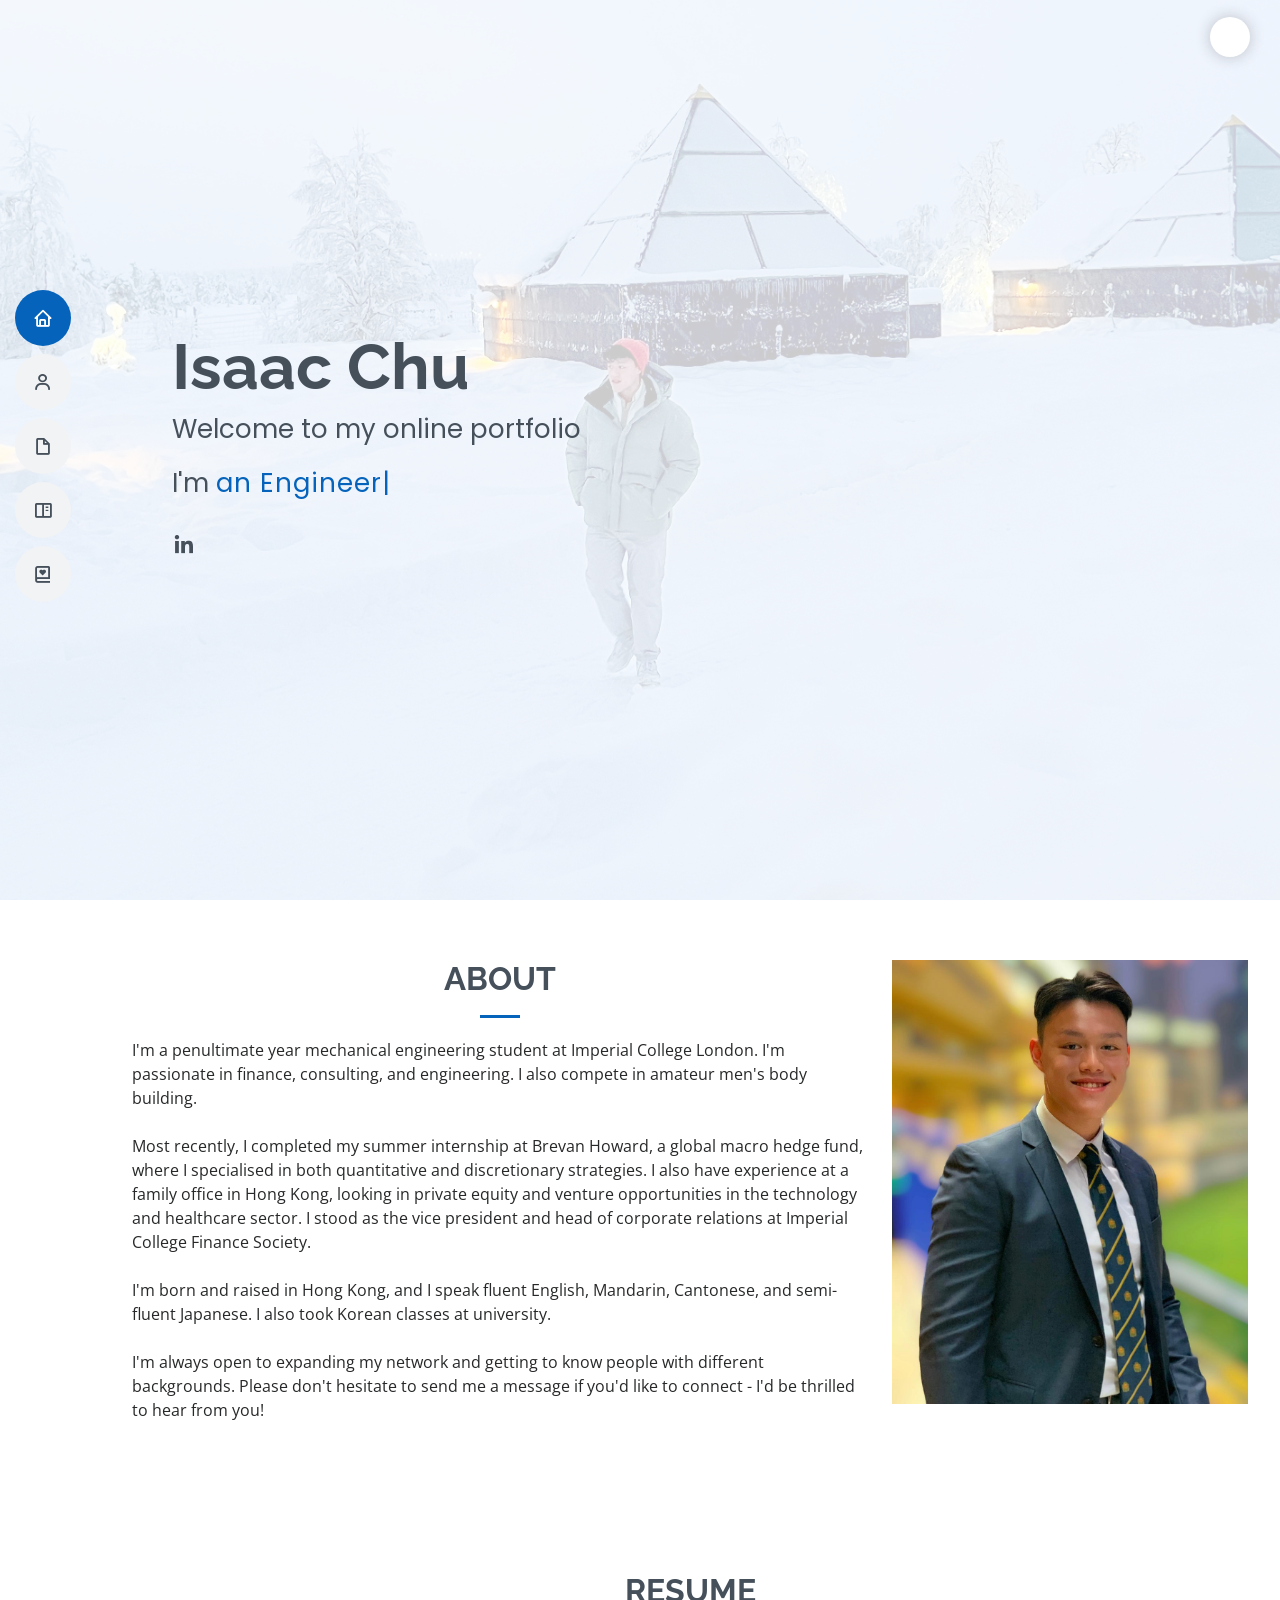
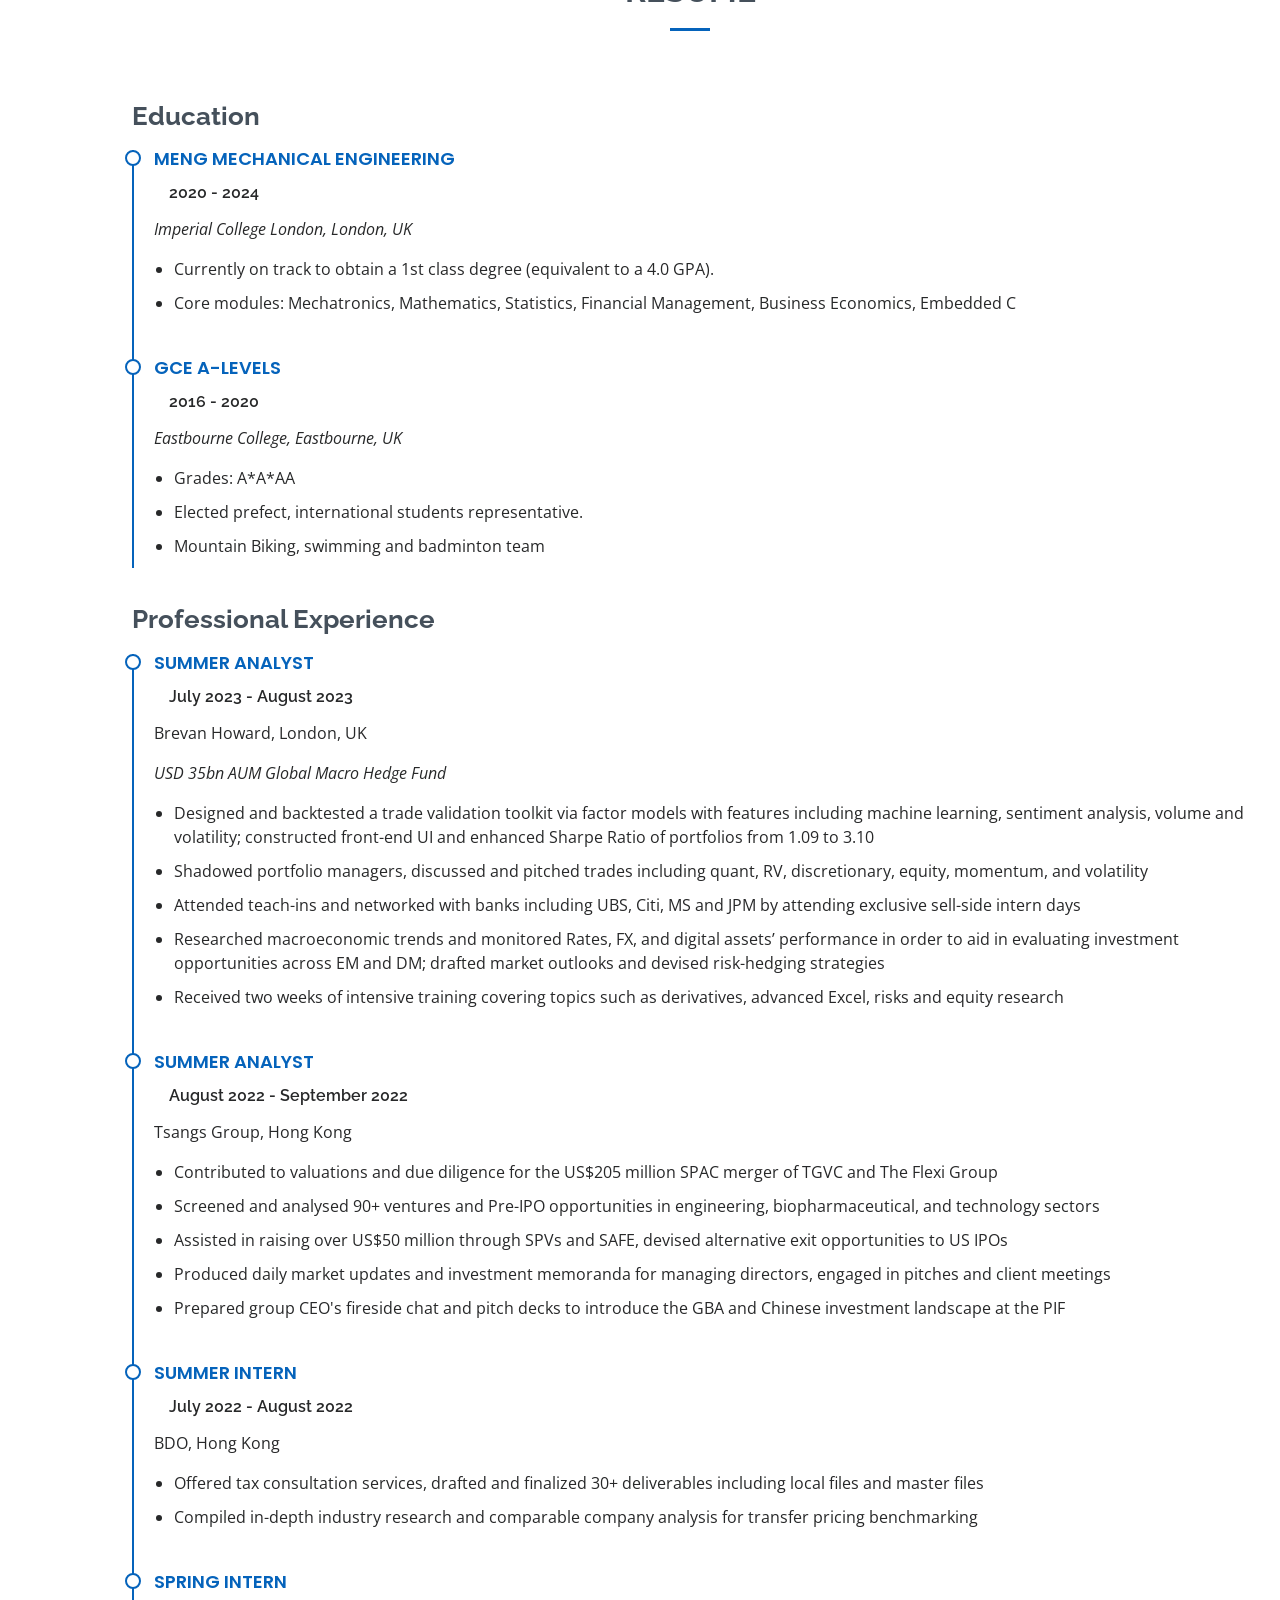
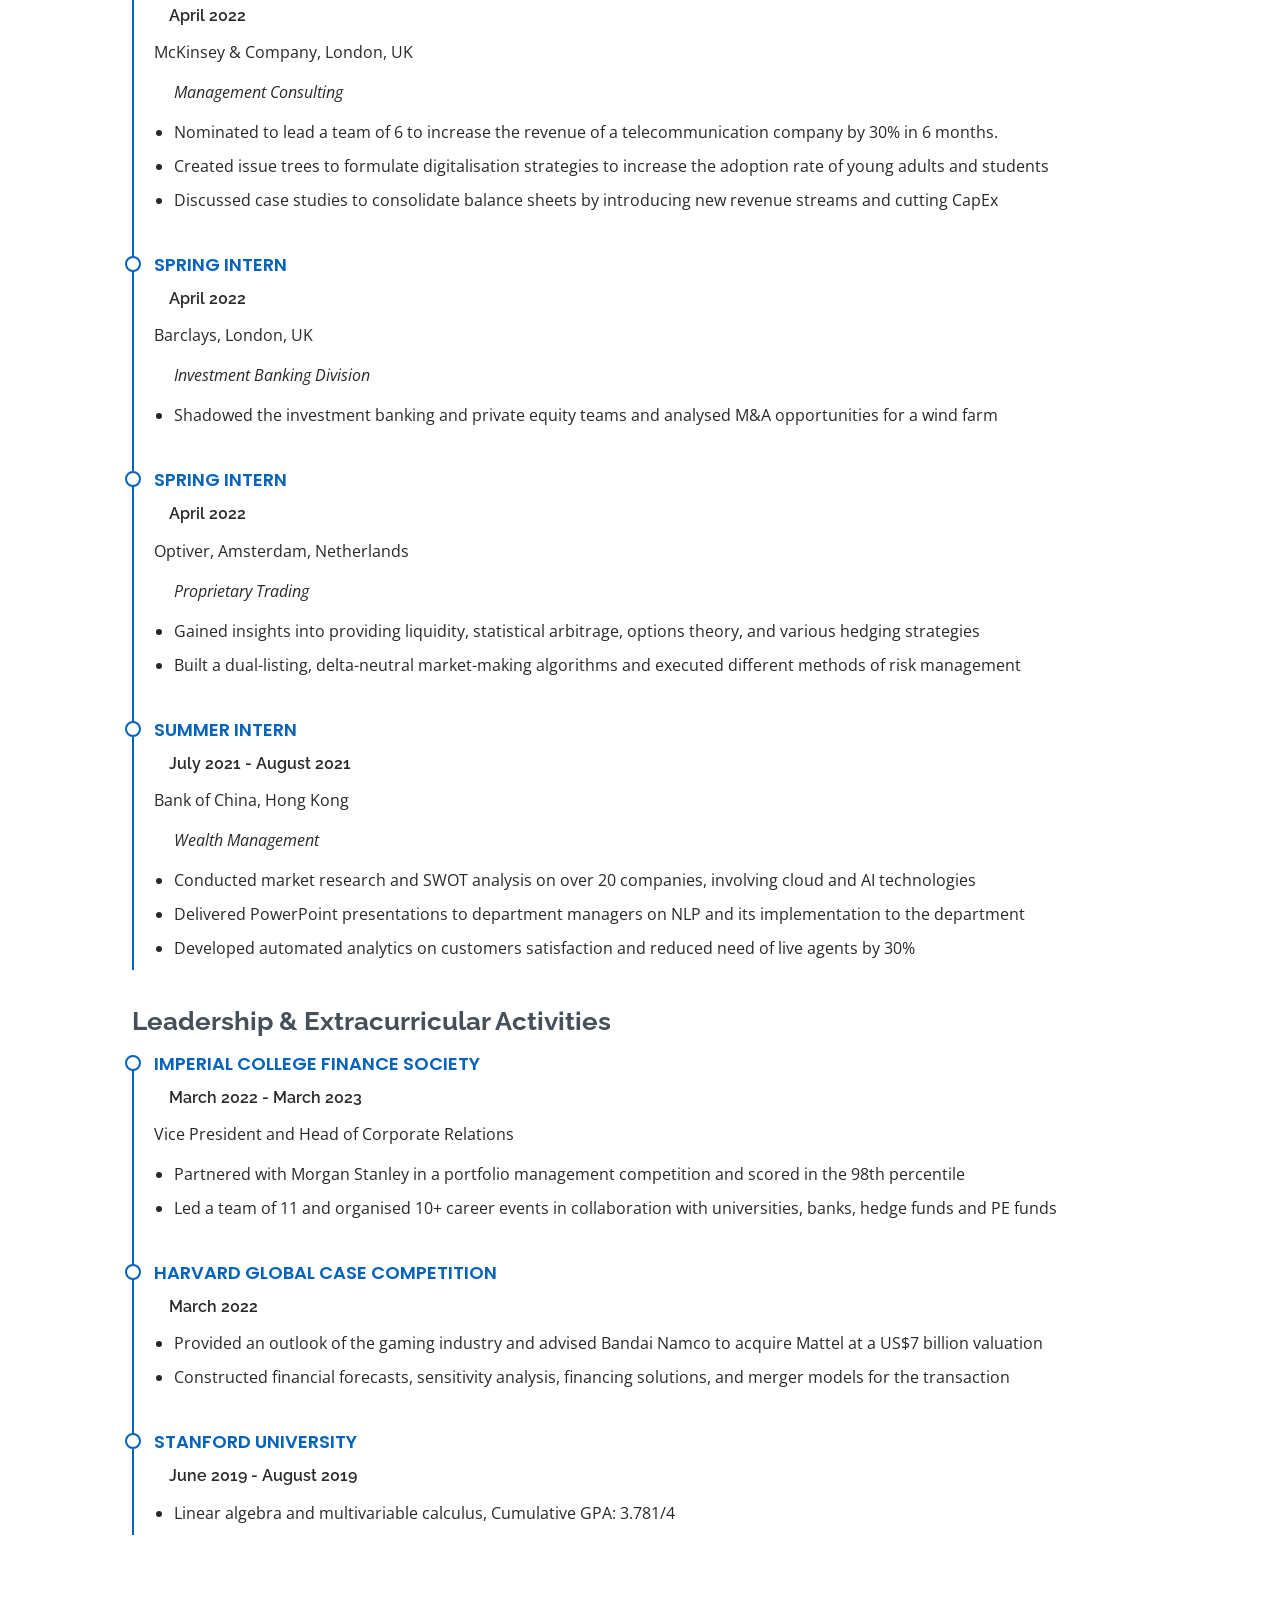
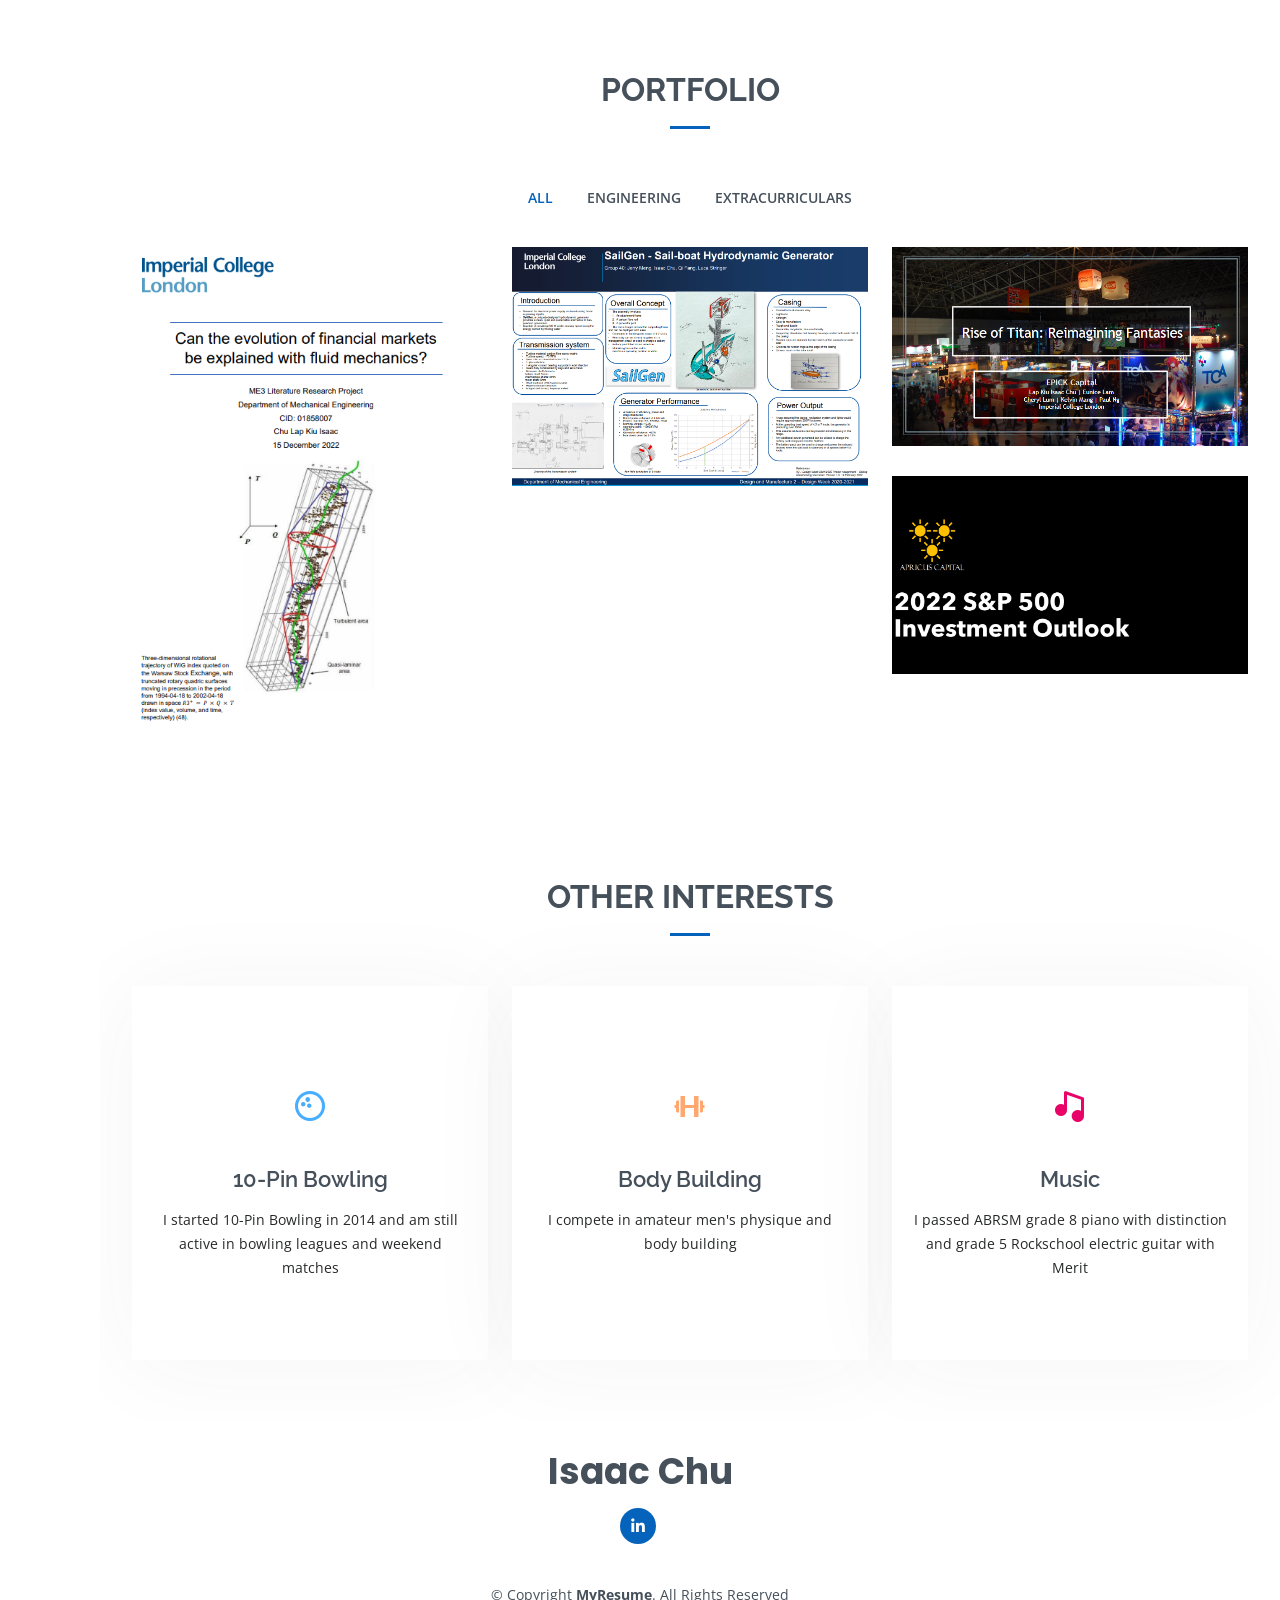
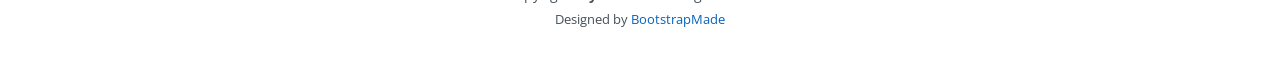
==== index.html @ a5feb19d "Update index.html" ====
<!DOCTYPE html>
<html lang="en">

<head>
  <meta charset="utf-8">
  <meta content="width=device-width, initial-scale=1.0" name="viewport">

  <title>Isaac Chu Onine Portfolio </title>
  <meta content="" name="description">
  <meta content="" name="keywords">

<!-- Favicons -->
  <link href="assets\img\sunset.png" rel="icon">
  <link href="assets\img\sunset.png" rel="apple-touch-icon">

  <!-- Google Fonts -->
  <link href="https://fonts.googleapis.com/css?family=Open+Sans:300,300i,400,400i,600,600i,700,700i|Raleway:300,300i,400,400i,500,500i,600,600i,700,700i|Poppins:300,300i,400,400i,500,500i,600,600i,700,700i" rel="stylesheet">

  <!-- Vendor CSS Files -->
  <link href="assets/vendor/aos/aos.css" rel="stylesheet">
  <link href="assets/vendor/bootstrap/css/bootstrap.min.css" rel="stylesheet">
  <link href="assets/vendor/bootstrap-icons/bootstrap-icons.css" rel="stylesheet">
  <link href="assets/vendor/boxicons/css/boxicons.min.css" rel="stylesheet">
  <link href="assets/vendor/glightbox/css/glightbox.min.css" rel="stylesheet">
  <link href="assets/vendor/swiper/swiper-bundle.min.css" rel="stylesheet">

<!-- Template Main CSS File -->
<link href="assets/css/style.css" rel="stylesheet">
  <!-- =======================================================
  * Template Name: MyResume - v4.3.0
  * Template URL: https://bootstrapmade.com/free-html-bootstrap-template-my-resume/
  * Author: BootstrapMade.com
  * License: https://bootstrapmade.com/license/
  ======================================================== -->
<style type="text/css">/* Copyright 2014-present Evernote Corporation. All rights reserved. */
@keyframes caretBlink {
    from { opacity: 1.0; }
    to { opacity: 0.0; }
}

@keyframes rotateSpinner {
    from {
        transform:rotate(0deg);
    }
    to {
        transform:rotate(360deg);
    }
}

#text-tool-caret {
    animation-name: caretBlink;  
    animation-iteration-count: infinite;  
    animation-timing-function: cubic-bezier(1.0,0,0,1.0);
    animation-duration: 1s; 
}

#en-markup-loading-spinner {
    position: absolute;
    top: calc(50% - 16px);
    left: calc(50% - 16px);
    width: 32px;
    height: 32px;
}

#en-markup-loading-spinner img {
    position: relative;
    top: 0px;
    left: 0px;
    animation-name: rotateSpinner;
    animation-duration: 0.6s;
    animation-iteration-count: infinite;
    animation-timing-function: linear;
}
</style><style type="text/css">/* Copyright 2014-present Evernote Corporation. All rights reserved. */
.skitchToastBoxContainer {
    position: absolute;
    width: 100%;
    text-align: center;
    top: 30px;
    -webkit-user-select: none;
    -moz-user-select: none;
    pointer-events: none;
}

.skitchToastBox {
    width: 200px;
    height: 16px;
    padding: 12px;
    background-color: rgba(47, 55, 61, 0.95);
    border-radius: 4px;
    color: white;
    cursor: default;
    font-size: 10pt;
    text-shadow: 1px 1px 2px rgba(0, 0, 0, 0.32);
    font-family: 'Soleil', Helvetica, Arial, sans-serif;
    border: 2px rgba(255, 255, 255, 0.38) solid;
}

.lang-zh-cn .skitchToastBox {
    font-family: '微软雅黑', 'Microsoft YaHei', SimSun,
        '&#x30E1;&#x30A4;&#x30EA;&#x30AA;', Meiryo, 'MS PGothic', 'Soleil',
        Helvetica, Arial, sans-serif;
}

.lang-ja-jp .skitchToastBox {
    font-family: '&#x30E1;&#x30A4;&#x30EA;&#x30AA;', Meiryo, 'MS PGothic',
        '微软雅黑', 'Microsoft YaHei', SimSun, 'Soleil', Helvetica, Arial,
        sans-serif;
}

.skitchToast {
    padding-left: 20px;
    padding-right: 20px;
    display: inline-block;
    height: 10px;
    color: #f1f5f8;
    text-align: center;
}

.skitchVisible {
    /* Don't remove this class it's a hack used by the Evernote Clipper */
}
</style><style type="text/css">/* Copyright 2014-present Evernote Corporation. All rights reserved. */

@font-face {
	font-family: 'Soleil';
	src: url([data-uri]);
	font-weight: normal;
	font-style: normal;
}
</style><style type="text/css">/* Copyright 2019-present Evernote Corporation. All rights reserved. */

#en-markup-disabled {
    position: fixed;
    z-index: 9999;
    width: 100%;
    height: 100%;
    top: 0px;
    left: 0px;
    cursor: default;
    -webkit-user-select: none;
}

#en-markup-alert-container {
    position: absolute;
    z-index: 9999;
    width: 450px;
    left: calc(50% - 225px);
    top: calc(50% - 85px);
    background-color: white;
    box-shadow: 0 2px 7px 1px rgba(0,0,0,0.35);
    -webkit-user-select: none;
}

#en-markup-alert-container .cell-1 {
    position: relative;
    height: 110px;
    width: 105px;
    float: left;
    text-align: center;
    background-image: url([data-uri]);
    background-position: 65% 50%;
    background-repeat: no-repeat;
}

#en-markup-alert-container .cell-2 {
    position: relative;
    float: left;
    width: 345px;
    margin-top: 29px;
    margin-bottom: 20px;
}

#en-markup-alert-container .cell-2 .cell-2-title {
    margin-bottom: 5px;
    padding-right: 30px;
    font-size: 12pt;
    font-family: Tahoma, Arial;
}

#en-markup-alert-container .cell-2 .cell-2-message {
    padding-right: 30px;
    font-size: 9.5pt;
    font-family: Tahoma, Arial;
}

#en-markup-alert-container .cell-3 {
    position: relative;
    width: 450px;
    height: 60px;
    float: left;
    background-color: rgb(240,240,240);
}

#en-markup-alert-container .cell-3 button {
    position: absolute;
    top: 12px;
    right: 15px;
    width: 110px;
    height: 36px;
}

#en-markup-alert-container .cell-3 button.alt-button {
    position: absolute;
    top: 12px;
    right: 140px;
    width: 110px;
    height: 36px;
}
</style></head>

<body data-new-gr-c-s-check-loaded="14.1102.0" data-gr-ext-installed="" data-aos-easing="ease-in-out" data-aos-duration="1000" data-aos-delay="0" class="">
  <!-- <button id="theme-switcher">Switch themes!</button> -->
  <!-- ======= Mobile nav toggle button ======= -->
  <!-- <button type="button" class="mobile-nav-toggle d-xl-none"><i class="bi bi-list mobile-nav-toggle"></i></button> -->
  <i class="bi bi-list mobile-nav-toggle d-xl-none"></i>
  <!-- <button id="switch" onclick="toggleTheme()">Switch</button> -->
  <label id="switch" class="switch">
    <input type="checkbox" onchange="toggleTheme()" id="slider">
    <span class="slider round"></span>
</label>

  <script>
    // function to set a given theme/color-scheme
    function setTheme(themeName) {
        localStorage.setItem('theme', themeName);
        document.documentElement.className = themeName;
    }

    // function to toggle between light and dark theme
    function toggleTheme() {
        if (localStorage.getItem('theme') === 'theme-dark') {
            setTheme('theme-light');
        } else {
            setTheme('theme-dark');
        }
    }

    // Immediately invoked function to set the theme on initial load
    (function () {
        if (localStorage.getItem('theme') === 'theme-dark') {
            setTheme('theme-dark');
        } else {
            setTheme('theme-light');
        }
    })();
</script>
  <!-- ======= Header ======= -->
  <header id="header" class="d-flex flex-column justify-content-center">

    <nav id="navbar" class="navbar nav-menu">
      <ul>
        <li><a href="https://isaacchu.qq/?1#hero" class="nav-link scrollto active"><i class="bx bx-home"></i> <span>Home</span></a></li>
        <li><a href="https://isaacchu.qq/?1#about" class="nav-link scrollto"><i class="bx bx-user"></i> <span>About</span></a></li>
        <li><a href="https://isaacchu.qq/?1#resume" class="nav-link scrollto"><i class="bx bx-file-blank"></i> <span>Resume</span></a></li>
        <li><a href="https://isaacchu.qq/?1#portfolio" class="nav-link scrollto"><i class="bx bx-book-content"></i> <span>Portfolio</span></a>
        </li>
        <li><a href="https://isaacchu.qq/?1#services" class="nav-link scrollto"><i class="bx bx-book-heart"></i> <span>Other Interests</span></a></li>
        <!-- <li><a href="#contact" class="nav-link scrollto"><i class="bx bx-envelope"></i> <span>Contact</span></a></li> -->
      </ul>
    </nav><!-- .nav-menu -->

  </header><!-- End Header -->

  <!-- ======= Hero Section ======= -->
  <section id="hero" class="d-flex flex-column justify-content-center">
    <div class="container aos-init aos-animate" data-aos="zoom-in" data-aos-delay="100">
      <h1>Isaac Chu</h1>
      <p> Welcome to my online portfolio</p>
      <p>I'm <span class="typed" data-typed-items=" an Engineer, a Trader, a Traveler, a Foodie"></span></p>
      <div class="social-links">
        <a href="https://www.linkedin.com/in/lap-kiu-isaac-chu-b10242196/" class="linkedin" target="_blank" rel="noopener noreferrer"><i class="bx bxl-linkedin"></i></a>
        <!-- <a href="https://github.com/christyc14" class="github" target="_blank" rel="noopener noreferrer"><i class="bx bxl-github"></i></a>
        <a href="https://linktr.ee/christychan" class="linktree" target="_blank" rel="noopener noreferrer"><i class="bx bxs-tree"></i></a>
        <a href="https://twitter.com/christyc14_" class="twitter" target="_blank" rel="noopener noreferrer"><i class="bx bxl-twitter"></i></a> -->
      </div>
    </div>
  </section><!-- End Hero -->

  <main id="main">

    <!-- ======= About Section ======= -->
    <section id="about" class="about">
      <div class="container aos-init aos-animate" data-aos="fade-up">
        <div class="row">
          <div class="section-title col-lg-8">
            <h2>About</h2>
            <p>I'm a penultimate year mechanical engineering student at Imperial College London. I'm passionate in finance, consulting, and engineering. I also compete in amateur men's body building. </p><br>
            <p>Most recently, I completed my summer internship at Brevan Howard, a global macro hedge fund, where I specialised in both quantitative and discretionary 
              strategies. I also have experience at a family office in Hong Kong, looking in private equity and venture opportunities in the technology and healthcare sector. I stood as the vice president and head 
              of corporate relations at Imperial College Finance Society.</p> <br>
            <p>I'm born and raised in Hong Kong, and I speak fluent English, Mandarin, Cantonese, and semi-fluent Japanese. I also took Korean classes at university. </p> <br>
            <p>I'm always open to expanding my network and getting to know people with different backgrounds. Please don't hesitate to send me a message if you'd like to connect - I'd be thrilled to hear from you!</p>
          </div>
          <div class="col-lg-4">
            <img src="./assets/img/profile pic.jpg" class="img-fluid" alt="">
          </div> 
    </div></div></section><!-- End About Section -->
    <!-- ======= Resume Section ======= -->
    <section id="resume" class="resume">
      <div class="container aos-init aos-animate" data-aos="fade-up">

        <div class="section-title">
          <h2>Resume</h2>
        </div>

        <div class="row">
          <div class="col-lg-12">
            <h3 class="resume-title">Education</h3>
            <div class="resume-item">
              <h4>MEng Mechanical Engineering</h4>
              <h5>2020 - 2024</h5>
              <p><em>Imperial College London, London, UK</em></p>
              <ul>
                <li>Currently on track to obtain a 1st class degree (equivalent to a 4.0 GPA).</li>
                <li> Core modules: Mechatronics, Mathematics, Statistics, Financial Management, Business Economics, Embedded C</li>

              </ul>
            </div>
            <div class="resume-item">
              <h4>GCE A-levels</h4>
              <h5>2016 - 2020</h5>
              <p><em>Eastbourne College, Eastbourne, UK</em></p>
              <ul>
                <li>Grades: A*A*AA</li>
                <li>Elected prefect, international students representative.</li>
                <li> Mountain Biking, swimming and badminton team </li>
              </ul>
             </div>
          </div>
          <div class="col-lg-12">
            <h3 class="resume-title">Professional Experience</h3>
            <div class="resume-item">
              <h4>Summer Analyst</h4>
              <h5>July 2023 - August 2023</h5>
              <p>Brevan Howard, London, UK</p>
              <p><i>USD 35bn AUM Global Macro Hedge Fund</i></p>
              <ul>
                <li>Designed and backtested a trade validation toolkit via factor models with features including machine learning, sentiment analysis, volume and volatility; constructed front-end UI and enhanced Sharpe Ratio of portfolios from 1.09 to 3.10
                </li>
                <li>Shadowed portfolio managers, discussed and pitched trades including quant, RV, discretionary, equity, momentum, and volatility</li>
                <li>Attended teach-ins and networked with banks including UBS, Citi, MS and JPM by attending exclusive sell-side intern days</li>
                <li>Researched macroeconomic trends and monitored Rates, FX, and digital assets’ performance in order to aid in evaluating
                  investment opportunities across EM and DM; drafted market outlooks and devised risk-hedging strategies</li>
                <li>Received two weeks of intensive training covering topics such as derivatives, advanced Excel, risks and equity research</li>
              </ul>
            </div>
            <div class="resume-item">
              <h4>Summer Analyst</h4>
              <h5>August 2022 - September 2022</h5>
              <p>Tsangs Group, Hong Kong</p>
              <!-- <p><i>Part of the Low Latency Execution team, responsible for the Smart Order routing system, a liquidity seeking engine which determines the best trading venues to execute orders on.</i></p> -->
              <ul>
                <li>Contributed to valuations and due diligence for the US$205 million SPAC merger of TGVC and The Flexi Group
                </li>
                <li>Screened and analysed 90+ ventures and Pre-IPO opportunities in engineering, biopharmaceutical, and technology sectors</li>
                <li>Assisted in raising over US$50 million through SPVs and SAFE, devised alternative exit opportunities to US IPOs</li>
                <li>Produced daily market updates and investment memoranda for managing directors, engaged in pitches and client meetings</li>
                <li>Prepared group CEO's fireside chat and pitch decks to introduce the GBA and Chinese investment landscape at the PIF</li>
              </ul>
            </div>
            <div class="resume-item">
              <h4>Summer Intern</h4>
              <h5>July 2022 - August 2022</h5>
              <p>BDO, Hong Kong</p>
              <ul>
                <li>Offered tax consultation services, drafted and finalized 30+ deliverables including local files and master files </li>
                <li>Compiled in-depth industry research and comparable company analysis for transfer pricing benchmarking</li>
              </ul>
            </div>
            <div class="resume-item">
              <h4>Spring Intern</h4>
              <h5>April 2022</h5>
              <p>McKinsey &amp; Company, London, UK</p>
              <ul>
                <p><i>Management Consulting</i></p>
                <li>Nominated to lead a team of 6 to increase the revenue of a telecommunication company by 30% in 6 months.</li>
                <li>Created issue trees to formulate digitalisation strategies to increase the adoption rate of young adults and students</li>
                <li>Discussed case studies to consolidate balance sheets by introducing new revenue streams and cutting CapEx</li>
              </ul>
            </div>
            <div class="resume-item">
              <h4>Spring Intern</h4>
              <h5>April 2022</h5>
              <p>Barclays, London, UK</p>
              <ul>
                <p><i>Investment Banking Division</i></p>
                <li>Shadowed the investment banking and private equity teams and analysed M&A opportunities for a wind farm </li>
              </ul>
            </div>
            <div class="resume-item">
              <h4>Spring Intern</h4>
              <h5>April 2022</h5>
              <p>Optiver, Amsterdam, Netherlands</p>
              <ul>
                <p><i>Proprietary Trading</i></p>
                <li>Gained insights into providing liquidity, statistical arbitrage, options theory, and various hedging strategies</li>
                <li>Built a dual-listing, delta-neutral market-making algorithms and executed different methods of risk management</li>           
              </ul>
            </div>
            <div class="resume-item">
              <h4>Summer Intern</h4>
              <h5>July 2021 - August 2021</h5>
              <p>Bank of China, Hong Kong</p>
              <ul>
                <p><i>Wealth Management</i></p>
                <li>Conducted market research and SWOT analysis on over 20 companies, involving cloud and AI technologies</li>
                <li>Delivered PowerPoint presentations to department managers on NLP and its implementation to the department</li>           
                <li>Developed automated analytics on customers satisfaction and reduced need of live agents by 30%</li>   
              </ul>
            </div>

          </div>
          </div>
          <div class="col-lg-12">
            <h3 class="resume-title">Leadership &amp; Extracurricular Activities</h3>
            <div class="resume-item">
              <h4>Imperial College Finance Society</h4>
              <h5>March 2022 - March 2023</h5>
              <p>Vice President and Head of Corporate Relations</p>
              <ul>
                <li>Partnered with Morgan Stanley in a portfolio management competition and scored in the 98th percentile</li>
                <li>Led a team of 11 and organised 10+ career events in collaboration with universities, banks, hedge funds and PE funds</li>           
              </ul>
            </div>
            <div class="resume-item">
              <h4>Harvard Global Case Competition</h4>
              <h5>March 2022</h5>
              <ul>
                <li>Provided an outlook of the gaming industry and advised Bandai Namco to acquire Mattel at a US$7 billion valuation</li>
                <li>Constructed financial forecasts, sensitivity analysis, financing solutions, and merger models for the transaction
                </li>           
              </ul>
            </div>
            <div class="resume-item">
              <h4>Stanford University</h4>
              <h5>June 2019 - August 2019</h5>
              <ul>
                <li>Linear algebra and multivariable calculus, Cumulative GPA: 3.781/4</li>          
              </ul>
            </div>
        </div>
    </div></section><!-- End Resume Section -->
    <!-- ======= Portfolio Section ======= -->
    <section id="portfolio" class="portfolio section-bg">
      <div class="container aos-init aos-animate" data-aos="fade-up">

        <div class="section-title">
          <h2>Portfolio</h2>
        </div>

        <div class="row">
          <div class="col-lg-12 d-flex justify-content-center aos-init aos-animate" data-aos="fade-up" data-aos-delay="100">
            <ul id="portfolio-flters">
              <li data-filter="*" class="filter-active">All</li>
              <li data-filter=".filter-card">Engineering</li>
              <li data-filter=".filter-app">Extracurriculars</li>
              
            </ul>
          </div>
        </div>

        <div class="row portfolio-container aos-init aos-animate" data-aos="fade-up" data-aos-delay="200" style="position: relative; height: 1035.01px;">

          <div class="col-lg-4 col-md-6 portfolio-item filter-card" style="position: absolute; left: 0px; top: 0px;">
            <div class="portfolio-wrap">
              <img src="./assets/img/LRP.png" class="img-fluid" alt="">
              <div class="portfolio-info">
                <h4>Literature Research Project</h4>
                <p>Imperial College Mechanical Engineering</p>
                <div class="portfolio-links">
                  <a href="./assets/documents/01858007_LRP_Can the evolution of finanical markets be explained with fluid mechanics.pdf" class="portfolio-details-lightbox" data-glightbox="type: external" title="Details"><i class="bx bx-plus"></i></a>
                </div>
              </div>
            </div>
          </div> 

          <div class="col-lg-4 col-md-6 portfolio-item filter-card" style="position: absolute; left: 439.987px; top: 0px;">
            <div class="portfolio-wrap">
              <img src="./assets/img/Design Week.png" class="img-fluid" alt="">
              <div class="portfolio-info">
                <h4>Hydro-electric Generator for Sailing Boats</h4>
                <p>Imperial College Mechanical Engineering</p>
                <div class="portfolio-links">
                  <a href="./assets/documents/Design Week G40.pdf" class="portfolio-details-lightbox" data-glightbox="type: external" title="Details"><i class="bx bx-plus"></i></a>
                </div>
              </div>
            </div>
          </div>

          <div class="col-lg-4 col-md-6 portfolio-item filter-app" style="position: absolute; left: 879.974px; top: 0px;">
            <div class="portfolio-wrap">
              <img src="./assets/img/EPICK Capital.png" class="img-fluid" alt="">
              <div class="portfolio-info">
                <h4>Harvard Global Case Competition</h4>
                <p>EPICK Capital</p>
                <div class="portfolio-links">
                  <a href="./assets/documents/EPICKCapital_Deck.pdf"class="portfolio-details-lightbox" data-glightbox="type: external" title="Details"><i class="bx bx-plus"></i></a>
                  <!-- <a href="assets/img/portfolio/portfolio-7.jpg" data-gallery="portfolioGallery"
                    class="portfolio-lightbox" title="Card 1"><i class="bx bx-plus"></i></a>  -->
                    
                </div>
              </div>
            </div>
          </div>

          <div class="col-lg-4 col-md-6 portfolio-item filter-app" style="position: absolute; left: 439.987px; top: 445.987;">
            <div class="portfolio-wrap">
              <img src="./assets/img/SNP500 Outlook 2022.png" class="img-fluid" alt="">
              <div class="portfolio-info">
                <h4>AmplifyME Stock Pitch</h4>
                <p>Grand Finalist</p>
                <div class="portfolio-links">
                  <!-- <a href="assets/img/portfolio/portfolio-8.jpg" data-gallery="portfolioGallery"
                    class="portfolio-lightbox" title="Card 3"><i class="bx bx-plus"></i></a>  -->
                  <a href="./assets/documents/S&P 500 Pitch.pdf" class="portfolio-details-lightbox" data-glightbox="type: external" title="Details"><i class="bx bx-plus"></i></a>
                </div>
              </div>
            </div>
          </div>

          <!-- <div class="col-lg-4 col-md-6 portfolio-item filter-card" style="position: absolute; left: 439.987px; top: 445.987px;">
            <div class="portfolio-wrap">
              <img src="./assets/img/SNP500 Outlook 2022.png" class="img-fluid" alt="">
              <div class="portfolio-info">
                <h4>Mine Search and Rescue Robot</h4>
                <p>Embedded Systems and Microcontrollers</p>
                <div class="portfolio-links">
                  <a href="https://github.com/lapqchu/ME3-Mine-Search-and-Rescue" target="_blank" title="Link"><i class="bx bx-link"></i></a>
                </div>
              </div>
            </div>
          </div> -->

          <!--<div class="col-lg-4 col-md-6 portfolio-item filter-card" style="position: absolute; left: 0px; top: 465.163px;">
            <div class="portfolio-wrap">
              <img src="./Isaac Chu Portfolio_files/inwed.png" class="img-fluid" alt="">
              <div class="portfolio-info">
                <h4>INWED2021 Feature</h4>
                <p>Imperial College EEE Dept</p>
                <div class="portfolio-links">
                  <a href="assets/img/portfolio/portfolio-5.jpg" data-gallery="portfolioGallery"
                    class="portfolio-lightbox" title="Web 2"><i class="bx bx-plus"></i></a> 
                  <a href="https://blogs.imperial.ac.uk/electrical-engineering/2021/06/20/christy-chan/" target="_blank" title="Link"><i class="bx bx-link"></i></a>
                </div>
              </div>
            </div>
          </div>

           <div class="col-lg-4 col-md-6 portfolio-item filter-app" style="position: absolute; left: 0px; top: 630.163px;">
            <div class="portfolio-wrap">
              <img src="./Isaac Chu Portfolio_files/tmb.jpeg" class="img-fluid" alt="">
              <div class="portfolio-info">
                <h4>TryMe Beauty Startup</h4>
                <p>Kickstart Global</p>
                <div class="portfolio-links">
                  <a href="assets/img/portfolio/portfolio-1.jpg" data-gallery="portfolioGallery"
                    class="portfolio-lightbox" title="App 1"><i class="bx bx-plus"></i></a>
                  <a href="https://isaacchu.qq/tmb-details.html" class="portfolio-details-lightbox" data-glightbox="type: external" title="Details"><i class="bx bx-link"></i></a>
                </div>
              </div>
            </div>
          </div>

          <div class="col-lg-4 col-md-6 portfolio-item filter-app" style="position: absolute; left: 879.974px; top: 801.487px;">
            <div class="portfolio-wrap">
              <img src="./Isaac Chu Portfolio_files/electronicwoodwind.jpg" class="img-fluid" alt="">
              <div class="portfolio-info">
                <h4>Accessible Electronic Musical Instrument</h4>
                <div class="portfolio-links">
                  <a href="https://isaacchu.qq/instrument-details.html" class="portfolio-details-lightbox" data-glightbox="type: external" title="Details"><i class="bx bx-link"></i></a>
                </div>
              </div>
            </div>
          </div>
        </div>
      </div>
      <div class="col-lg-4 col-md-6 portfolio-item filter-card">
        <div class="portfolio-wrap">
          <img src="./Isaac Chu Portfolio_files/iwd2022.png" class="img-fluid" alt="">
          <div class="portfolio-info">
            <h4>IWD Panel</h4>
            <p>Imperial College EEE Dept</p>
            <div class="portfolio-links">
              <a href="assets/img/portfolio/portfolio-5.jpg" data-gallery="portfolioGallery"
                class="portfolio-lightbox" title="Web 2"><i class="bx bx-plus"></i></a> 
              <a href="https://amertzani.github.io/IWD/" target="_blank" title="Link"><i class="bx bx-link"></i></a>
            </div>
          </div>
        </div>
      </div> -->
     </section> <!--End Portfolio Section -->

    <!-- ======= Services Section ======= -->
    <section id="services" class="services">
      <div class="container aos-init aos-animate" data-aos="fade-up">

        <div class="section-title">
          <h2>Other Interests</h2>
        </div>

        <div class="row">

          <div class="col-lg-4 col-md-6 d-flex align-items-stretch aos-init aos-animate" data-aos="zoom-in" data-aos-delay="100">
            <div class="icon-box iconbox-blue">
              <div class="icon">
                <svg width="100" height="100" viewBox="0 0 600 600" xmlns="http://www.w3.org/2000/svg">
                  <path stroke="none" stroke-width="0" fill="#3f3f3f" d="M300,521.0016835830174C376.1290562159157,517.8887921683347,466.0731472004068,529.7835943286574,510.70327084640275,468.03025145048787C554.3714126377745,407.6079735673963,508.03601936045806,328.9844924480964,491.2728898941984,256.3432110539036C474.5976632858925,184.082847569629,479.9380746630129,96.60480741107993,416.23090153303,58.64404602377083C348.86323505073057,18.502131276798302,261.93793281208167,40.57373210992963,193.5410806939664,78.93577620505333C130.42746243093433,114.334589627462,98.30271207620316,179.96522072025542,76.75703585869454,249.04625023123273C51.97151888228291,328.5150500222984,13.704378332031375,421.85034740162234,66.52175969318436,486.19268352777647C119.04800174914682,550.1803526380478,217.28368757567262,524.383925680826,300,521.0016835830174">
                  </path>
                </svg>
                <i class="bx bx-bowling-ball"></i>
              </div>
              <h4><a href="https://isaacchu.qq/?1">10-Pin Bowling</a></h4>
              <p> I started 10-Pin Bowling in 2014 and am still active in bowling leagues and weekend matches</p>
            </div>
          </div>

          <div class="col-lg-4 col-md-6 d-flex align-items-stretch mt-4 mt-md-0 aos-init aos-animate" data-aos="zoom-in" data-aos-delay="200">
            <div class="icon-box iconbox-orange ">
              <div class="icon">
                <svg width="100" height="100" viewBox="0 0 600 600" xmlns="http://www.w3.org/2000/svg">
                  <path stroke="none" stroke-width="0" fill="#3f3f3f" d="M300,582.0697525312426C382.5290701553225,586.8405444964366,449.9789794690241,525.3245884688669,502.5850820975895,461.55621195738473C556.606425686781,396.0723002908107,615.8543463187945,314.28637112970534,586.6730223649479,234.56875336149918C558.9533121215079,158.8439757836574,454.9685369536778,164.00468322053177,381.49747125262974,130.76875717737553C312.15926192815925,99.40240125094834,248.97055460311594,18.661163978235184,179.8680185752513,50.54337015887873C110.5421016452524,82.52863877960104,119.82277516462835,180.83849132639028,109.12597500060166,256.43424936330496C100.08760227029461,320.3096726198365,92.17705696193138,384.0621239912766,124.79988738764834,439.7174275375508C164.83382741302287,508.01625554203684,220.96474134820875,577.5009287672846,300,582.0697525312426">
                  </path>
                </svg>
                <i class="bx bx-dumbbell"></i>
              </div>
              <h4><a href="https://isaacchu.qq/?1">Body Building</a></h4>
              <p>I compete in amateur men's physique and body building</p>
            </div>
          </div>

          <div class="col-lg-4 col-md-6 d-flex align-items-stretch mt-4 mt-lg-0 aos-init aos-animate" data-aos="zoom-in" data-aos-delay="300">
            <div class="icon-box iconbox-pink">
              <div class="icon">
                <svg width="100" height="100" viewBox="0 0 600 600" xmlns="http://www.w3.org/2000/svg">
                  <path stroke="none" stroke-width="0" fill="#3f3f3f" d="M300,541.5067337569781C382.14930387511276,545.0595476570109,479.8736841581634,548.3450877840088,526.4010558755058,480.5488172755941C571.5218469581645,414.80211281144784,517.5187510058486,332.0715597781072,496.52539010469104,255.14436215662573C477.37192572678356,184.95920475031193,473.57363656557914,105.61284051026155,413.0603344069578,65.22779650032875C343.27470386102294,18.654635553484475,251.2091493199835,5.337323636656869,175.0934190732945,40.62881213300186C97.87086631185822,76.43348514350839,51.98124368387456,156.15599469081315,36.44837278890362,239.84606092416172C21.716077023791087,319.22268207091537,43.775223500013084,401.1760424656574,96.891909868211,461.97329694683043C147.22146801428983,519.5804099606455,223.5754009179313,538.201503339737,300,541.5067337569781">
                  </path>
                </svg>
                <i class="bx bxs-music"></i>
              </div>
              <h4><a href="https://isaacchu.qq/?1">Music</a></h4>
              <p>I passed ABRSM grade 8 piano with distinction and grade 5 Rockschool electric guitar with Merit</p>
            </div>
          </div>

  </div></div></section></main><!-- End #main -->

  <!-- ======= Footer ======= -->
  <footer id="footer">
    <div class="container">
      <h3>Isaac Chu</h3>
      <div class="social-links">
        <a href="https://www.linkedin.com/in/lap-kiu-isaac-chu-b10242196/" class="linkedin" target="_blank" rel="noopener noreferrer"><i class="bx bxl-linkedin"></i></a>
        <!-- <a href="https://github.com/christyc14" class="github" target="_blank" rel="noopener noreferrer"><i class="bx bxl-github"></i></a>
        <a href="https://linktr.ee/christychan" class="linktree" target="_blank" rel="noopener noreferrer"><i class="bx bxs-tree"></i></a>
        <a href="https://twitter.com/christyc14_" class="twitter" target="_blank" rel="noopener noreferrer"><i class="bx bxl-twitter"></i></a> -->
      </div>
      <div class="copyright">
        © Copyright <strong><span>MyResume</span></strong>. All Rights Reserved
      </div>
      <div class="credits">
        <!-- All the links in the footer should remain intact. -->
        <!-- You can delete the links only if you purchased the pro version. -->
        <!-- Licensing information: [license-url] -->
        <!-- Purchase the pro version with working PHP/AJAX contact form: https://bootstrapmade.com/free-html-bootstrap-template-my-resume/ -->
        Designed by <a href="https://bootstrapmade.com/">BootstrapMade</a>
      </div>
    </div>
  </footer><!-- End Footer -->

  
  <a href="https://isaacchu.org/?1#" class="back-to-top d-flex align-items-center justify-content-center"><i class="bi bi-arrow-up-short"></i></a>

  <!-- Vendor JS Files -->
  <script src="./Isaac Chu Portfolio_files/aos.js.download"></script>
  <script src="./Isaac Chu Portfolio_files/bootstrap.bundle.min.js.download"></script>
  <script src="./Isaac Chu Portfolio_files/glightbox.min.js.download"></script>
  <script src="./Isaac Chu Portfolio_files/isotope.pkgd.min.js.download"></script>
  <script src="./Isaac Chu Portfolio_files/validate.js.download"></script>
  <script src="./Isaac Chu Portfolio_files/purecounter.js.download"></script>
  <script src="./Isaac Chu Portfolio_files/swiper-bundle.min.js.download"></script>
  <script src="./Isaac Chu Portfolio_files/typed.min.js.download"></script>
  <script src="./Isaac Chu Portfolio_files/noframework.waypoints.js.download"></script>

  <!-- Template Main JS File -->
  <script src="./Isaac Chu Portfolio_files/main.js.download"></script><style type="text/css" data-typed-js-css="true">
        .typed-cursor{
          opacity: 1;
        }
        .typed-cursor.typed-cursor--blink{
          animation: typedjsBlink 0.7s infinite;
          -webkit-animation: typedjsBlink 0.7s infinite;
                  animation: typedjsBlink 0.7s infinite;
        }
        @keyframes typedjsBlink{
          50% { opacity: 0.0; }
        }
        @-webkit-keyframes typedjsBlink{
          0% { opacity: 1; }
          50% { opacity: 0.0; }
          100% { opacity: 1; }
        }
      </style>



</body><grammarly-desktop-integration data-grammarly-shadow-root="true"></grammarly-desktop-integration></html>
---- assets/css/style.css ----
/**
* Template Name: MyResume - v4.3.0
* Template URL: https://bootstrapmade.com/free-html-bootstrap-template-my-resume/
* Author: BootstrapMade.com
* License: https://bootstrapmade.com/license/
*/

/*--------------------------------------------------------------
# General
--------------------------------------------------------------*/
.theme-light {
  --bg: #ffffff;
  --bodycolor: #272829;
  --blue:#0563bb;
  --navmenucolor: #45505b;
  --navmenubackground:#f2f3f5;
  --herobg: rgba(255,255,255,0.8);
  --text: #45505b;
  --pspan: #0563bb;
  --resumebg: #f7f8f9;
  --resumebeforebg:#fff;
  
}
.theme-dark {
  --bg: #3f3f3f;
  --bodycolor: hsl(200, 33%, 98%);
  --blue:#3785ce;
  --navmenucolor: #756d6d;
  --navmenubackground:#968e8e;
  --herobg: rgba(116,116,116,0.8);
  --text: #ffffff;
  --pspan: #16538b;
  --resumebg: #0c0c0c;
  --resumebeforebg:#191818;
}
body {
  font-family: "Open Sans", sans-serif;
  background: var(--bg);
  color: var(--bodycolor);
}

a {
  color: var(--blue);
  text-decoration: none;
}

a:hover {
  color: #067ded;
  text-decoration: none;
}

h1, h2, h3, h4, h5, h6 {
  font-family: "Raleway", sans-serif;
}

/*--------------------------------------------------------------
# Back to top button
--------------------------------------------------------------*/
.back-to-top {
  position: fixed;
  visibility: hidden;
  opacity: 0;
  right: 15px;
  bottom: 15px;
  z-index: 996;
  background: var(--blue);
  width: 40px;
  height: 40px;
  border-radius: 50px;
  transition: all 0.4s;
}

.back-to-top i {
  font-size: 28px;
  color: rgb(19, 6, 6);
  line-height: 0;
}

.back-to-top:hover {
  background: #0678e3;
  color: rgb(12, 5, 5);
}

.back-to-top.active {
  visibility: visible;
  opacity: 1;
}

/*--------------------------------------------------------------
# Preloader
--------------------------------------------------------------*/
#preloader {
  position: fixed;
  top: 0;
  left: 0;
  right: 0;
  bottom: 0;
  z-index: 9999;
  overflow: hidden;
  background: var(--bg);
}

#preloader:before {
  content: "";
  position: fixed;
  top: calc(50% - 30px);
  left: calc(50% - 30px);
  border: 6px solid var(--blue);
  border-top-color: var(--bg);
  border-bottom-color: var(--bg);
  border-radius: 50%;
  width: 60px;
  height: 60px;
  -webkit-animation: animate-preloader 1s linear infinite;
  animation: animate-preloader 1s linear infinite;
}

@-webkit-keyframes animate-preloader {
  0% {
    transform: rotate(0deg);
  }
  100% {
    transform: rotate(360deg);
  }
}

@keyframes animate-preloader {
  0% {
    transform: rotate(0deg);
  }
  100% {
    transform: rotate(360deg);
  }
}

/*--------------------------------------------------------------
# Disable aos animation delay on mobile devices
--------------------------------------------------------------*/
@media screen and (max-width: 768px) {
  [data-aos-delay] {
    transition-delay: 0 !important;
  }
}

/*--------------------------------------------------------------
# Header
--------------------------------------------------------------*/
#header {
  position: fixed;
  top: 0;
  left: 0;
  bottom: 0;
  z-index: 9997;
  transition: all 0.5s;
  padding: 15px;
  overflow-y: auto;
}

@media (max-width: 992px) {
  #header {
    width: 300px;
    background: var(--bg);
    border-right: 1px solid var(--bg);
    left: -300px;
  }
}

@media (min-width: 992px) {
  #main {
    margin-left: 100px;
  }
}

/*--------------------------------------------------------------
# Navigation Menu
--------------------------------------------------------------*/
/**
* Desktop Navigation 
*/
.nav-menu {
  padding: 0;
  display: block;
}

.nav-menu * {
  margin: 0;
  padding: 0;
  list-style: none;
}

.nav-menu > ul > li {
  position: relative;
  white-space: nowrap;
}

.nav-menu a, .nav-menu a:focus {
  display: flex;
  align-items: center;
  color: var(--navmenucolor);
  padding: 10px 18px;
  margin-bottom: 8px;
  transition: 0.3s;
  font-size: 15px;
  border-radius: 50px;
  background: var(--navmenubackground);
  height: 56px;
  width: 100%;
  overflow: hidden;
  transition: 0.3s;
}

.nav-menu a i, .nav-menu a:focus i {
  font-size: 20px;
}

.nav-menu a span, .nav-menu a:focus span {
  padding: 0 5px 0 7px;
  color: #45505b;
}

@media (min-width: 992px) {
  .nav-menu a, .nav-menu a:focus {
    width: 56px;
  }
  .nav-menu a span, .nav-menu a:focus span {
    display: none;
    color: var(--bg);
  }
}

.nav-menu a:hover, .nav-menu .active, .nav-menu .active:focus, .nav-menu li:hover > a {
  color: #fff;
  background: var(--blue);
}

.nav-menu a:hover span, .nav-menu .active span, .nav-menu .active:focus span, .nav-menu li:hover > a span {
  color: #fff;
}

.nav-menu a:hover, .nav-menu li:hover > a {
  width: 100%;
  color: #fff;
}

.nav-menu a:hover span, .nav-menu li:hover > a span {
  display: block;
}

/**
* Mobile Navigation 
*/
.mobile-nav-toggle {
  position: fixed;
  left: 10px;
  top: 10px;
  z-index: 9998;
  border: 0;
  background: none;
  font-size: 28px;
  transition: all 0.4s;
  outline: none !important;
  line-height: 0;
  cursor: pointer;
  border-radius: 50px;
  padding: 5px;
}

.mobile-nav-toggle i {
  color: #45505b;
}

.mobile-nav-active {
  overflow: hidden;
}

.mobile-nav-active #header {
  left: 0;
}

.mobile-nav-active .mobile-nav-toggle {
  color: #fff;
  background-color: var(--blue);
}

/*--------------------------------------------------------------
# Hero Section
--------------------------------------------------------------*/
#hero {
  width: 100%;
  height: 100vh;
  background: url("../img/bg.JPG") center center no-repeat;
  background-size: cover;
  position: relative;
}

@media (min-width: 992px) {
  #hero {
    padding-left: 160px;
  }
}

#hero:before {
  content: "";
  background: var(--herobg);
  position: absolute;
  bottom: 0;
  top: 0;
  left: 0;
  right: 0;
}

#hero h1 {
  margin: 0;
  font-size: 64px;
  font-weight: 700;
  line-height: 56px;
  color: var(--text);
}

#hero p {
  color: var(--text);
  margin: 15px 0 0 0;
  font-size: 26px;
  font-family: "Poppins", sans-serif;
}

#hero p span {
  color: var(--pspan);
  letter-spacing: 1px;
}

#hero .social-links {
  margin-top: 30px;
}

#hero .social-links a {
  font-size: 24px;
  display: inline-block;
  color: var(--text);
  line-height: 1;
  margin-right: 20px;
  transition: 0.3s;
}

#hero .social-links a:hover {
  color: var(--pspan);
}

@media (max-width: 992px) {
  #hero {
    text-align: center;
  }
  #hero h1 {
    font-size: 32px;
    line-height: 36px;
  }
  #hero p {
    margin-top: 10px;
    font-size: 20px;
    line-height: 24px;
  }
}

/*--------------------------------------------------------------
# Sections General
--------------------------------------------------------------*/
section {
  padding: 60px 0;
  overflow: hidden;
}

.section-title {
  text-align: center;
  padding-bottom: 30px;
}

.section-title h2 {
  font-size: 32px;
  font-weight: bold;
  text-transform: uppercase;
  margin-bottom: 20px;
  padding-bottom: 20px;
  position: relative;
  color: var(--text);
}

.section-title h2::before {
  content: '';
  position: absolute;
  display: block;
  width: 120px;
  height: 1px;
  bottom: 1px;
  left: calc(50% - 60px);
}

.section-title h2::after {
  content: '';
  position: absolute;
  display: block;
  width: 40px;
  height: 3px;
  background: var(--blue);
  bottom: 0;
  left: calc(50% - 20px);
}

.section-title p {
  margin-bottom: 0;
  text-align: left;
}

/*--------------------------------------------------------------
# About
--------------------------------------------------------------*/
.about .content h3 {
  font-weight: 700;
  font-size: 26px;
  color: #728394;
}

.about .content ul {
  list-style: none;
  padding: 0;
}

.about .content ul li {
  margin-bottom: 20px;
  display: flex;
  align-items: center;
}

.about .content ul strong {
  margin-right: 10px;
}

.about .content ul i {
  font-size: 16px;
  margin-right: 5px;
  color: var(--blue);
  line-height: 0;
}

.about .content p:last-child {
  margin-bottom: 0;
}

/*--------------------------------------------------------------
# Facts
--------------------------------------------------------------*/
.facts .count-box {
  padding: 30px 30px 25px 30px;
  margin-top: 30px;
  width: 100%;
  position: relative;
  text-align: center;
  background: #fff;
}

.facts .count-box i {
  position: absolute;
  top: -25px;
  left: 50%;
  transform: translateX(-50%);
  font-size: 24px;
  background: var(--blue);
  color: #fff;
  border-radius: 50px;
  display: inline-flex;
  align-items: center;
  justify-content: center;
  width: 48px;
  height: 48px;
}

.facts .count-box span {
  font-size: 36px;
  display: block;
  font-weight: 600;
  color: #011426;
}

.facts .count-box p {
  padding: 0;
  margin: 0;
  font-family: "Raleway", sans-serif;
  font-size: 14px;
}

/*--------------------------------------------------------------
# Akills
--------------------------------------------------------------*/
.skills .progress {
  height: 60px;
  display: block;
  background: none;
  border-radius: 0;
}

.skills .progress .skill {
  padding: 10px 0;
  margin: 0;
  text-transform: uppercase;
  display: block;
  font-weight: 600;
  font-family: "Poppins", sans-serif;
  color: #45505b;
}

.skills .progress .skill .val {
  float: right;
  font-style: normal;
}

.skills .progress-bar-wrap {
  background: #f2f3f5;
}

.skills .progress-bar {
  width: 1px;
  height: 10px;
  transition: .9s;
  background-color: var(--blue);
}

/*--------------------------------------------------------------
# Resume
--------------------------------------------------------------*/
.resume .resume-title {
  font-size: 26px;
  font-weight: 700;
  margin-top: 20px;
  margin-bottom: 20px;
  color: var(--text);
}

.resume .resume-item {
  padding: 0 0 20px 20px;
  margin-top: -2px;
  border-left: 2px solid var(--blue);
  position: relative;
}

.resume .resume-item h4 {
  line-height: 18px;
  font-size: 18px;
  font-weight: 600;
  text-transform: uppercase;
  font-family: "Poppins", sans-serif;
  color: var(--blue);
  margin-bottom: 10px;
}

.resume .resume-item h5 {
  font-size: 16px;
  /* background: var(--resumebg); */
  padding: 5px 15px;
  display: inline-block;
  font-weight: 600;
  margin-bottom: 10px;
}

.resume .resume-item ul {
  padding-left: 20px;
}

.resume .resume-item ul li {
  padding-bottom: 10px;
}

.resume .resume-item:last-child {
  padding-bottom: 0;
}

.resume .resume-item::before {
  content: "";
  position: absolute;
  width: 16px;
  height: 16px;
  border-radius: 50px;
  left: -9px;
  top: 0;
  background: var(--resumebeforebg);
  border: 2px solid var(--blue);
}

/*--------------------------------------------------------------
# Portfolio
--------------------------------------------------------------*/
.portfolio .portfolio-item {
  margin-bottom: 30px;
}

.portfolio #portfolio-flters {
  padding: 0;
  margin: 0 auto 25px auto;
  list-style: none;
  text-align: center;
  background: var(--bg);
  border-radius: 50px;
  padding: 2px 15px;
}

.portfolio #portfolio-flters li {
  cursor: pointer;
  display: inline-block;
  padding: 10px 15px;
  font-size: 14px;
  font-weight: 600;
  line-height: 1;
  text-transform: uppercase;
  color: var(--text);
  margin-bottom: 5px;
  transition: all 0.3s ease-in-out;
}

.portfolio #portfolio-flters li:hover, .portfolio #portfolio-flters li.filter-active {
  color: var(--blue);
}

.portfolio #portfolio-flters li:last-child {
  margin-right: 0;
}

.portfolio .portfolio-wrap {
  transition: 0.3s;
  position: relative;
  overflow: hidden;
  z-index: 1;
  background: rgba(69, 80, 91, 0.8);
}

.portfolio .portfolio-wrap::before {
  content: "";
  background: rgba(255, 255, 255, 0.7);
  position: absolute;
  left: 30px;
  right: 30px;
  top: 30px;
  bottom: 30px;
  transition: all ease-in-out 0.3s;
  z-index: 2;
  opacity: 0;
}

.portfolio .portfolio-wrap .portfolio-info {
  opacity: 0;
  position: absolute;
  top: 0;
  left: 0;
  right: 0;
  bottom: 0;
  text-align: center;
  z-index: 3;
  transition: all ease-in-out 0.3s;
  display: flex;
  flex-direction: column;
  justify-content: center;
  align-items: center;
}

.portfolio .portfolio-wrap .portfolio-info::before {
  display: block;
  content: "";
  width: 48px;
  height: 48px;
  position: absolute;
  top: 35px;
  left: 35px;
  border-top: 3px solid #d7dce1;
  border-left: 3px solid #d7dce1;
  transition: all 0.5s ease 0s;
  z-index: 9994;
}

.portfolio .portfolio-wrap .portfolio-info::after {
  display: block;
  content: "";
  width: 48px;
  height: 48px;
  position: absolute;
  bottom: 35px;
  right: 35px;
  border-bottom: 3px solid #d7dce1;
  border-right: 3px solid #d7dce1;
  transition: all 0.5s ease 0s;
  z-index: 9994;
}

.portfolio .portfolio-wrap .portfolio-info h4 {
  font-size: 20px;
  color: #45505b;
  font-weight: 600;
}

.portfolio .portfolio-wrap .portfolio-info p {
  color: #45505b;
  font-size: 14px;
  text-transform: uppercase;
  padding: 0;
  margin: 0;
}

.portfolio .portfolio-wrap .portfolio-links {
  text-align: center;
  z-index: 4;
}

.portfolio .portfolio-wrap .portfolio-links a {
  color: #45505b;
  margin: 0 2px;
  font-size: 28px;
  display: inline-block;
  transition: 0.3s;
}

.portfolio .portfolio-wrap .portfolio-links a:hover {
  color: #148af9;
}

.portfolio .portfolio-wrap:hover::before {
  top: 0;
  left: 0;
  right: 0;
  bottom: 0;
  opacity: 1;
}

.portfolio .portfolio-wrap:hover .portfolio-info {
  opacity: 1;
}

.portfolio .portfolio-wrap:hover .portfolio-info::before {
  top: 15px;
  left: 15px;
}

.portfolio .portfolio-wrap:hover .portfolio-info::after {
  bottom: 15px;
  right: 15px;
}

/*--------------------------------------------------------------
# Portfolio Details
--------------------------------------------------------------*/
.portfolio-details {
  padding-top: 40px;
  
}

.portfolio-details .portfolio-details-slider img {
  width: 100%;
}

.portfolio-details .portfolio-details-slider .swiper-pagination {
  margin-top: 20px;
  position: relative;
}

.portfolio-details .portfolio-details-slider .swiper-pagination .swiper-pagination-bullet {
  width: 12px;
  height: 12px;
  background-color: var(--bg);
  opacity: 1;
  border: 1px solid var(--blue);
}

.portfolio-details .portfolio-details-slider .swiper-pagination .swiper-pagination-bullet-active {
  background-color: var(--blue);
}

.portfolio-details .portfolio-info {
  padding: 0px;
  box-shadow: 0px 0 30px rgba(69, 80, 91, 0.08);
}

.portfolio-details .portfolio-info h3 {
  font-size: 22px;
  font-weight: 700;
  margin-bottom: 20px;
  padding-bottom: 20px;
  border-bottom: 1px solid #eee;
}

.portfolio-details .portfolio-info ul {
  list-style: none;
  padding: 0;
  font-size: 15px;
}

.portfolio-details .portfolio-info ul li + li {
  margin-top: 10px;
}

.portfolio-details .portfolio-description {
  padding-top: 30px;
}

.portfolio-details .portfolio-description h2 {
  font-size: 26px;
  font-weight: 700;
  margin-bottom: 20px;
}

.portfolio-details .portfolio-description p {
  padding: 0;
}

/*--------------------------------------------------------------
# Services
--------------------------------------------------------------*/
.services .icon-box {
  text-align: center;
  padding: 70px 20px 80px 20px;
  transition: all ease-in-out 0.3s;
  background: var(--bg);
  box-shadow: 0px 5px 90px 0px rgba(59, 60, 61, 0.05);
}

.services .icon-box .icon {
  margin: 0 auto;
  width: 100px;
  height: 100px;
  display: flex;
  align-items: center;
  justify-content: center;
  transition: ease-in-out 0.3s;
  position: relative;
}

.services .icon-box .icon i {
  font-size: 36px;
  transition: 0.5s;
  position: relative;
}

.services .icon-box .icon svg {
  position: absolute;
  top: 0;
  left: 0;
}

.services .icon-box .icon svg path {
  transition: 0.5s;
  fill: var(--bg);
}

.services .icon-box h4 {
  font-weight: 600;
  margin: 10px 0 15px 0;
  font-size: 22px;
}

.services .icon-box h4 a {
  color: var(--text);
  transition: ease-in-out 0.3s;
}

.services .icon-box p {
  line-height: 24px;
  font-size: 14px;
  margin-bottom: 0;
}

.services .icon-box:hover {
  border-color: #fff;
  box-shadow: 0px 0 35px 0 rgba(0, 0, 0, 0.08);
}

.services .iconbox-blue i {
  color: #47aeff;
}

.services .iconbox-blue:hover .icon i {
  color: #fff;
}

.services .iconbox-blue:hover .icon path {
  fill: #47aeff;
}

.services .iconbox-orange i {
  color: #ffa76e;
}

.services .iconbox-orange:hover .icon i {
  color: #fff;
}

.services .iconbox-orange:hover .icon path {
  fill: #ffa76e;
}

.services .iconbox-pink i {
  color: #e80368;
}

.services .iconbox-pink:hover .icon i {
  color: #fff;
}

.services .iconbox-pink:hover .icon path {
  fill: #e80368;
}

.services .iconbox-yellow i {
  color: #ffbb2c;
}

.services .iconbox-yellow:hover .icon i {
  color: #fff;
}

.services .iconbox-yellow:hover .icon path {
  fill: #ffbb2c;
}

.services .iconbox-red i {
  color: #ff5828;
}

.services .iconbox-red:hover .icon i {
  color: #fff;
}

.services .iconbox-red:hover .icon path {
  fill: #ff5828;
}

.services .iconbox-teal i {
  color: #11dbcf;
}

.services .iconbox-teal:hover .icon i {
  color: #fff;
}

.services .iconbox-teal:hover .icon path {
  fill: #11dbcf;
}

/*--------------------------------------------------------------
# Testimonials
--------------------------------------------------------------*/
.testimonials .section-header {
  margin-bottom: 40px;
}

.testimonials .testimonial-item {
  text-align: center;
}

.testimonials .testimonial-item .testimonial-img {
  width: 120px;
  border-radius: 50%;
  border: 4px solid #fff;
  margin: 0 auto;
}

.testimonials .testimonial-item h3 {
  font-size: 20px;
  font-weight: bold;
  margin: 10px 0 5px 0;
  color: #111;
}

.testimonials .testimonial-item h4 {
  font-size: 14px;
  color: #999;
  margin: 0 0 15px 0;
}

.testimonials .testimonial-item .quote-icon-left, .testimonials .testimonial-item .quote-icon-right {
  color: #90c8fc;
  font-size: 26px;
}

.testimonials .testimonial-item .quote-icon-left {
  display: inline-block;
  left: -5px;
  position: relative;
}

.testimonials .testimonial-item .quote-icon-right {
  display: inline-block;
  right: -5px;
  position: relative;
  top: 10px;
}

.testimonials .testimonial-item p {
  font-style: italic;
  margin: 0 auto 15px auto;
}

.testimonials .swiper-pagination {
  margin-top: 20px;
  position: relative;
}

.testimonials .swiper-pagination .swiper-pagination-bullet {
  width: 12px;
  height: 12px;
  background-color: #fff;
  opacity: 1;
  border: 1px solid var(--blue);
}

.testimonials .swiper-pagination .swiper-pagination-bullet-active {
  background-color: var(--blue);
}

@media (min-width: 992px) {
  .testimonials .testimonial-item p {
    width: 80%;
  }
}

/*--------------------------------------------------------------
# Contact
--------------------------------------------------------------*/
.contact .info {
  width: 100%;
  background: #fff;
}

.contact .info i {
  font-size: 20px;
  color: var(--blue);
  float: left;
  width: 44px;
  height: 44px;
  background: #eef7ff;
  display: flex;
  justify-content: center;
  align-items: center;
  border-radius: 50px;
  transition: all 0.3s ease-in-out;
}

.contact .info h4 {
  padding: 0 0 0 60px;
  font-size: 22px;
  font-weight: 600;
  margin-bottom: 5px;
  color: #45505b;
}

.contact .info p {
  padding: 0 0 0 60px;
  margin-bottom: 0;
  font-size: 14px;
  color: #728394;
}

.contact .info .email, .contact .info .phone {
  margin-top: 40px;
}

.contact .info .email:hover i, .contact .info .address:hover i, .contact .info .phone:hover i {
  background: var(--blue);
  color: #fff;
}

.contact .php-email-form {
  width: 100%;
  background: #fff;
}

.contact .php-email-form .form-group {
  padding-bottom: 8px;
}

.contact .php-email-form .error-message {
  display: none;
  color: #fff;
  background: #ed3c0d;
  text-align: left;
  padding: 15px;
  font-weight: 600;
}

.contact .php-email-form .error-message br + br {
  margin-top: 25px;
}

.contact .php-email-form .sent-message {
  display: none;
  color: #fff;
  background: #18d26e;
  text-align: center;
  padding: 15px;
  font-weight: 600;
}

.contact .php-email-form .loading {
  display: none;
  background: #fff;
  text-align: center;
  padding: 15px;
}

.contact .php-email-form .loading:before {
  content: "";
  display: inline-block;
  border-radius: 50%;
  width: 24px;
  height: 24px;
  margin: 0 10px -6px 0;
  border: 3px solid #18d26e;
  border-top-color: #eee;
  -webkit-animation: animate-loading 1s linear infinite;
  animation: animate-loading 1s linear infinite;
}

.contact .php-email-form input, .contact .php-email-form textarea {
  border-radius: 4px;
  box-shadow: none;
  font-size: 14px;
}

.contact .php-email-form input {
  height: 44px;
}

.contact .php-email-form textarea {
  padding: 10px 12px;
}

.contact .php-email-form button[type="submit"] {
  background: var(--blue);
  border: 0;
  padding: 10px 35px;
  color: #fff;
  transition: 0.4s;
  border-radius: 50px;
}

.contact .php-email-form button[type="submit"]:hover {
  background: #0678e3;
}

@-webkit-keyframes animate-loading {
  0% {
    transform: rotate(0deg);
  }
  100% {
    transform: rotate(360deg);
  }
}

@keyframes animate-loading {
  0% {
    transform: rotate(0deg);
  }
  100% {
    transform: rotate(360deg);
  }
}

/*--------------------------------------------------------------
# Footer
--------------------------------------------------------------*/
#footer {
  background: var(--bg);
  color: var(--text);
  font-size: 14px;
  text-align: center;
  padding: 30px 0;
}

#footer h3 {
  font-size: 36px;
  font-weight: 700;
  position: relative;
  font-family: "Poppins", sans-serif;
  padding: 0;
  margin: 0 0 15px 0;
}

#footer p {
  font-size: 15;
  font-style: italic;
  padding: 0;
  margin: 0 0 40px 0;
}

#footer .social-links {
  margin: 0 0 40px 0;
}

#footer .social-links a {
  font-size: 18px;
  display: inline-block;
  background: var(--blue);
  color: #fff;
  line-height: 1;
  padding: 8px 0;
  margin-right: 4px;
  border-radius: 50%;
  text-align: center;
  width: 36px;
  height: 36px;
  transition: 0.3s;
}

#footer .social-links a:hover {
  background: #0678e3;
  color: #fff;
  text-decoration: none;
}

#footer .copyright {
  margin: 0 0 5px 0;
}

#footer .credits {
  font-size: 13px;
}

.switch {
  position: fixed;
  right: 70px;
  top: 25px;
  z-index: 9998;
  /* border: 0;
  background: none;
  font-size: 28px;
  transition: all 0.4s;
  outline: none !important;
  line-height: 0;
  cursor: pointer;
  border-radius: 50px;
  padding: 5px; */
  display: inline-block;
}

/* .switch {
  position: relative;
  display: inline-block;
  width: 60px;
  height: 34px;
} */

/* Hide default HTML checkbox */
.switch input {
  opacity: 0;
  width: 0;
  height: 0;
}

/* The slider */
.slider {
  position: absolute;
  cursor: pointer;
  top: 0;
  left: 0;
  right: 0;
  bottom: 0;
  background-color: #ccc;
  -webkit-transition: 0.4s;
  transition: 0.4s;
}

.slider:before {
  position: absolute;
  content: "";
  height: 40px;
  width: 40px;
  left: 0px;
  bottom: 4px;
  top: 0;
  bottom: 0;
  margin: auto 0;
  -webkit-transition: 0.4s;
  transition: 0.4s;
  box-shadow: 0 0px 15px #2020203d;
  background: white url('https://i.ibb.co/FxzBYR9/night.png');
  background-repeat: no-repeat;
  background-position: center;
}

input:checked + .slider {
  background-color: #2196f3;
}

input:focus + .slider {
  box-shadow: 0 0 1px #2196f3;
}

input:checked + .slider:before {
  -webkit-transform: translateX(0px);
  -ms-transform: translateX(0px);
  transform: translateX(0px);
  background: white url('https://i.ibb.co/7JfqXxB/sunny.png');
  background-repeat: no-repeat;
  background-position: center;
}

/* Rounded sliders */
.slider.round {
  border-radius: 34px;
}

.slider.round:before {
  border-radius: 50%;
}

.my-50 {
  margin-top: 50px;
}
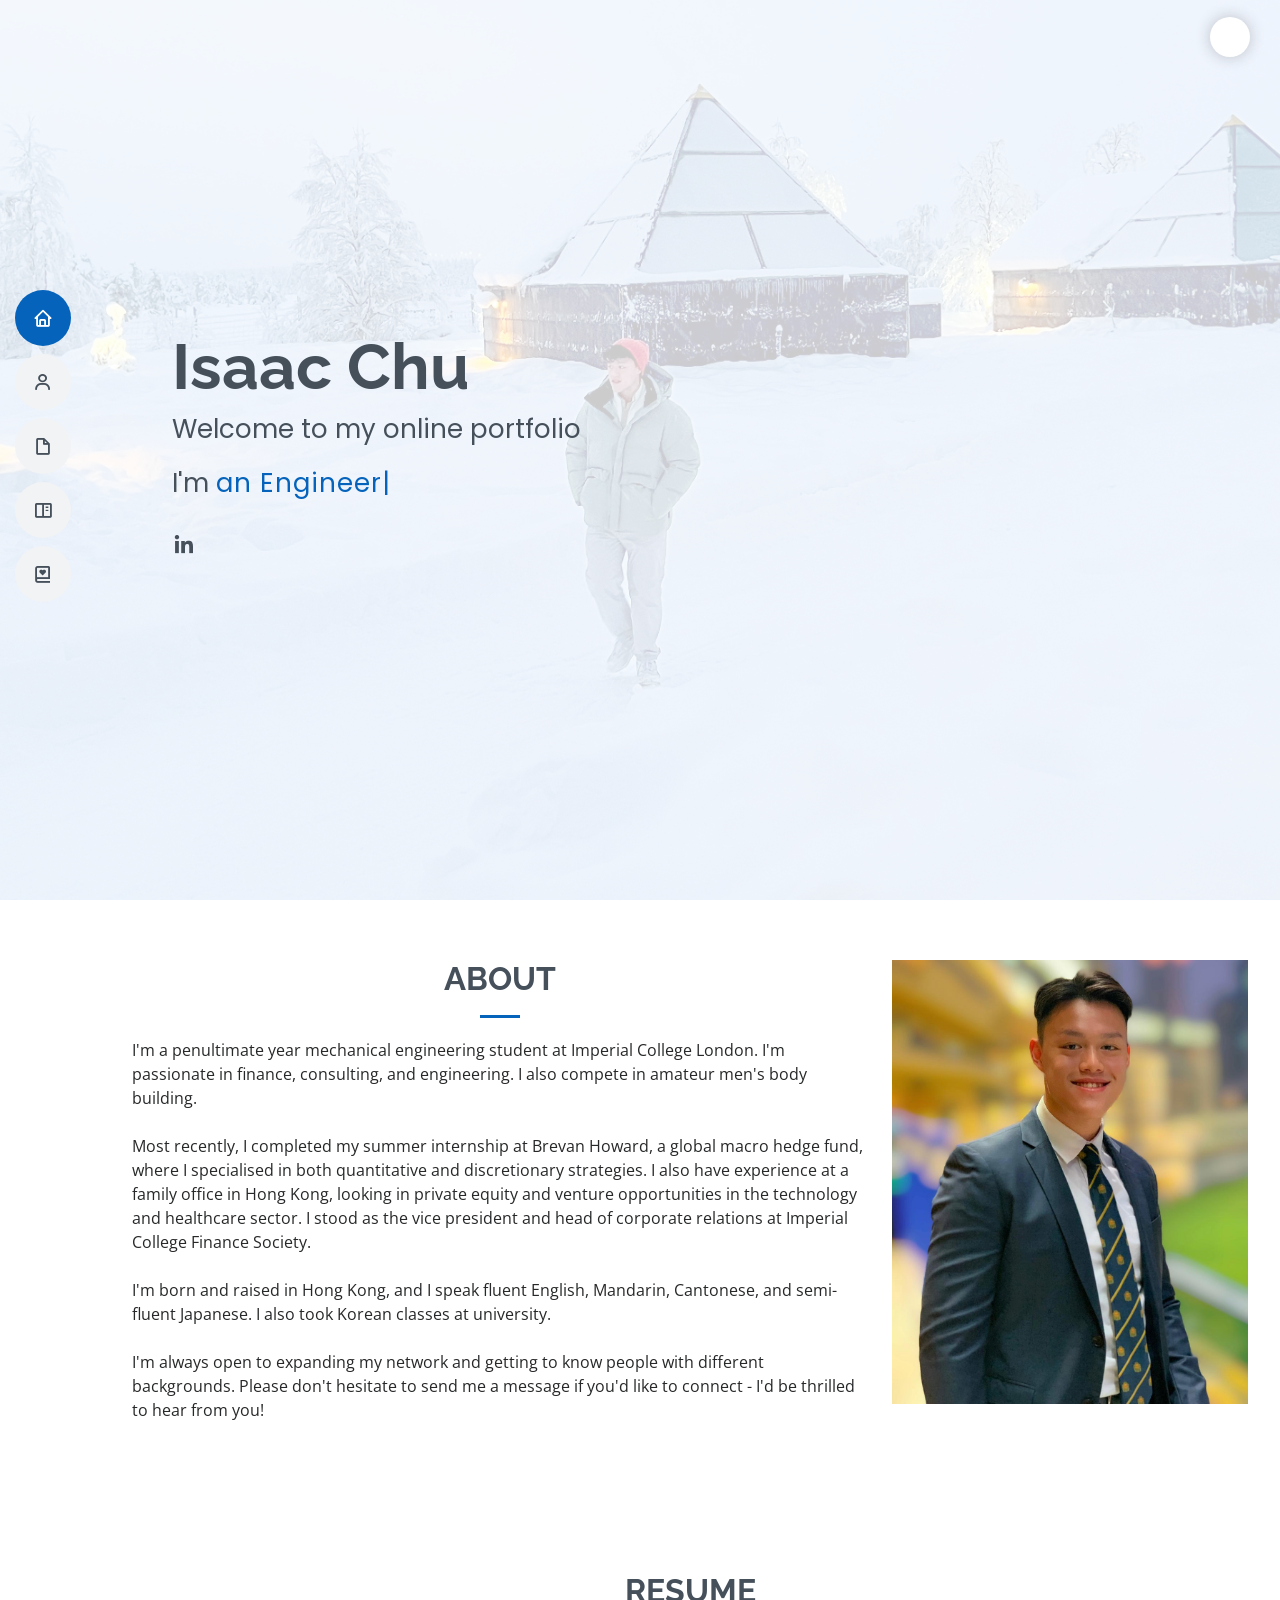
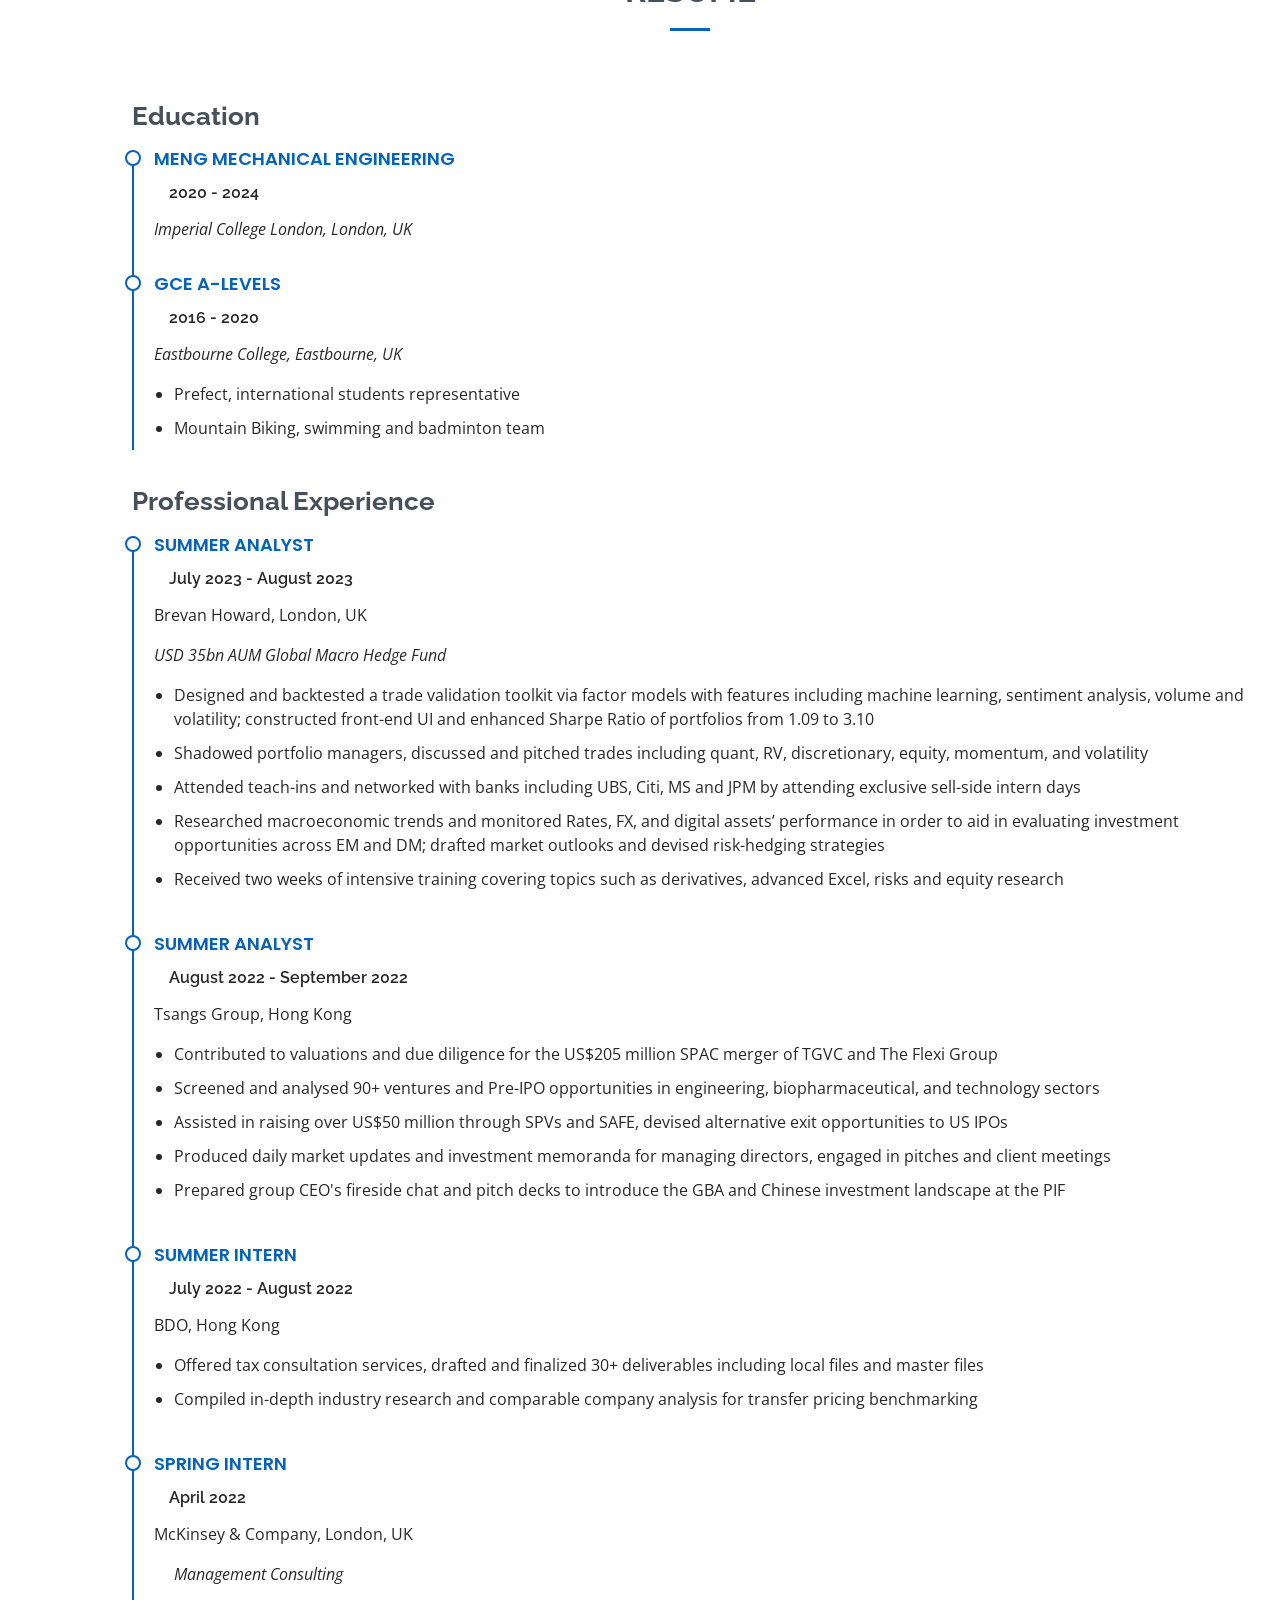
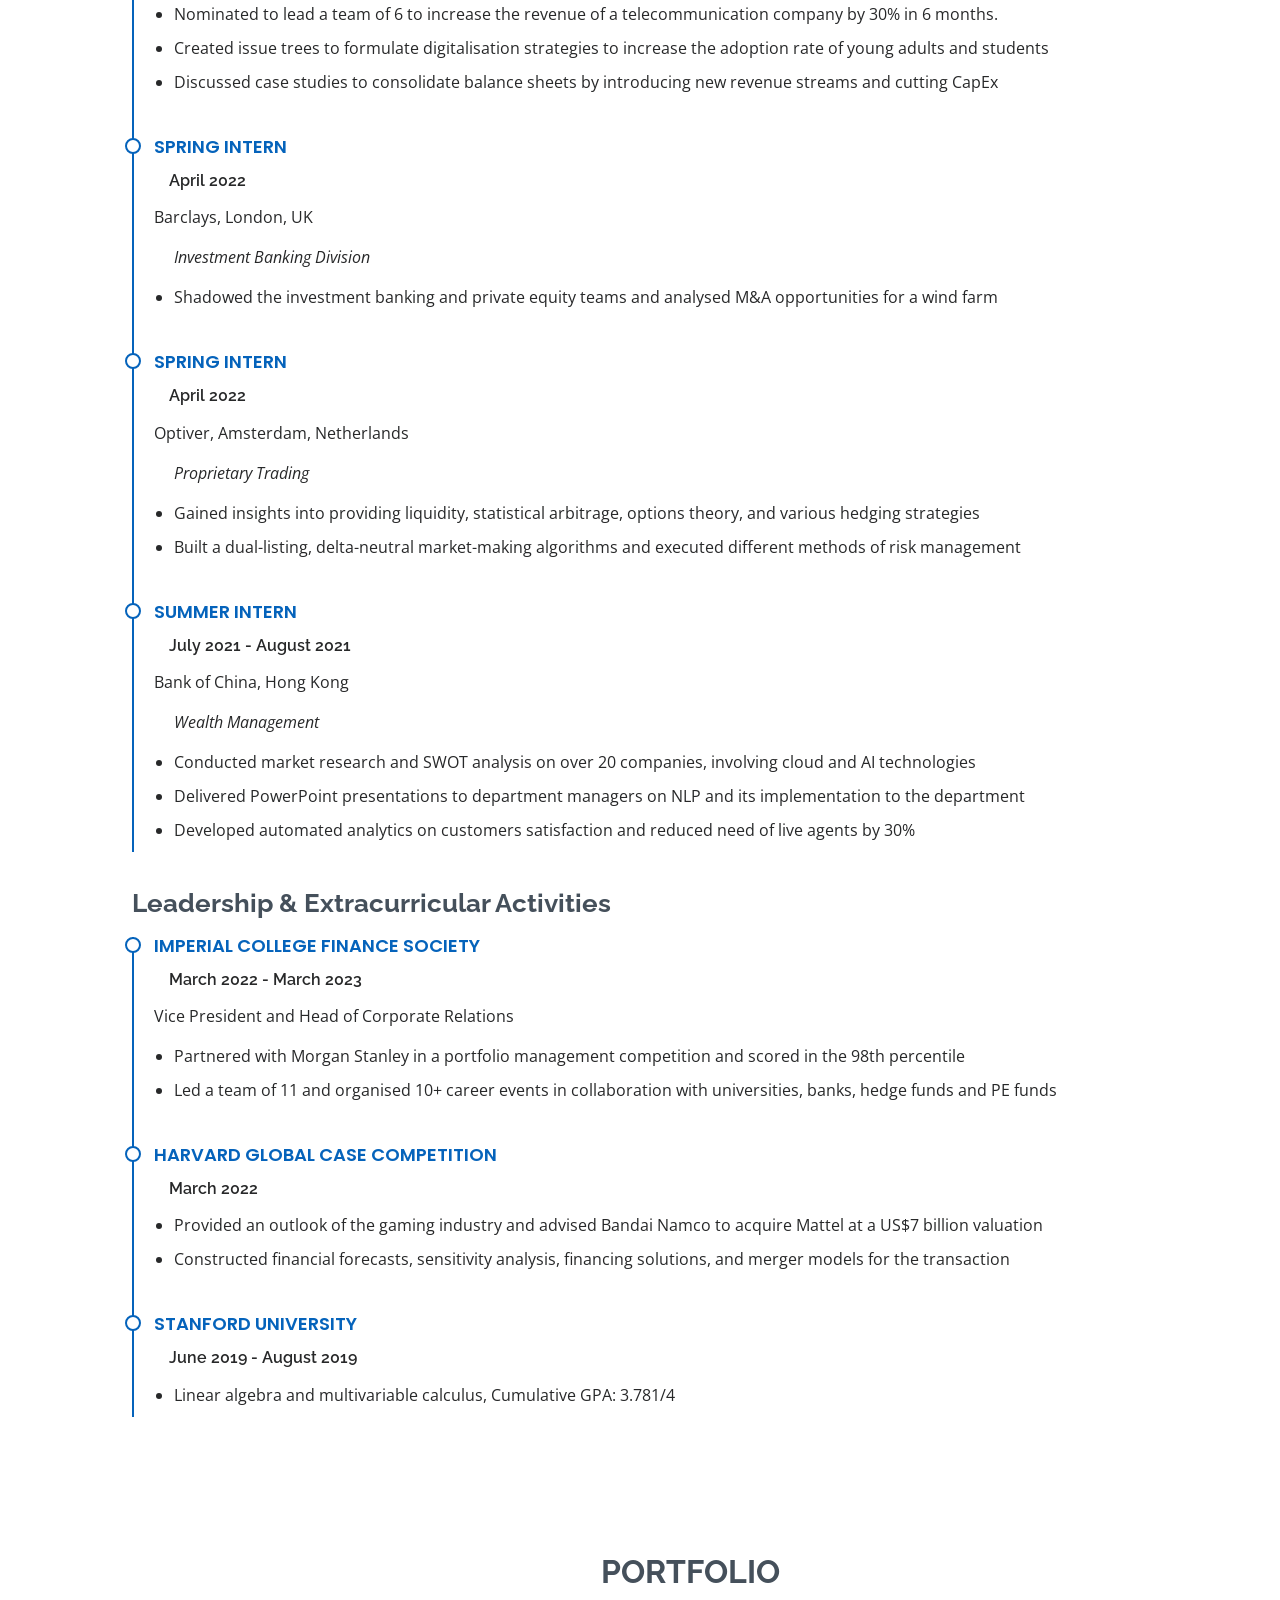
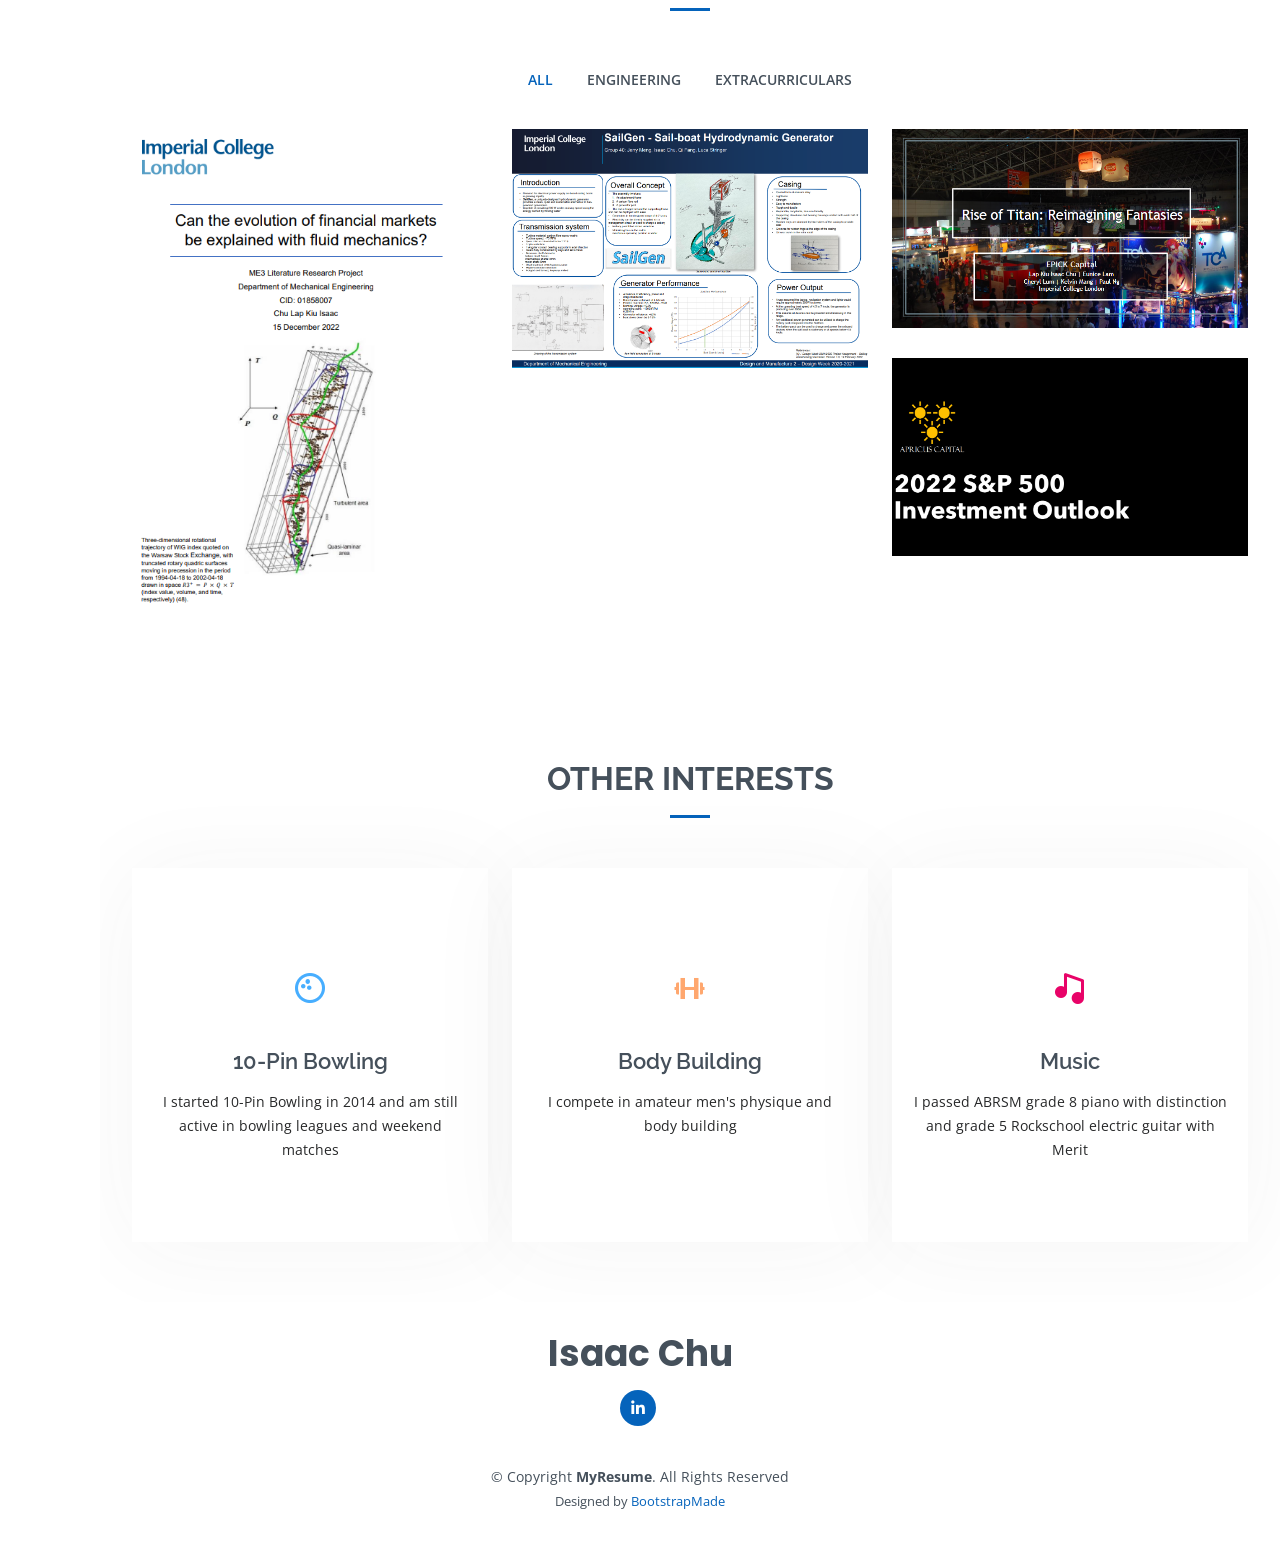
==== commit 3b118152: "Update index.html" ====
--- a/index.html
+++ b/index.html
@@ -312,8 +312,8 @@
               <h5>2020 - 2024</h5>
               <p><em>Imperial College London, London, UK</em></p>
               <ul>
-                <li>Currently on track to obtain a 1st class degree (equivalent to a 4.0 GPA).</li>
-                <li> Core modules: Mechatronics, Mathematics, Statistics, Financial Management, Business Economics, Embedded C</li>
+                <!-- <li>Currently on track to obtain a 1st class degree (equivalent to a 4.0 GPA).</li>
+                <li> Core modules: Mechatronics, Mathematics, Statistics, Financial Management, Business Economics, Embedded C</li> -->
 
               </ul>
             </div>
@@ -322,9 +322,9 @@
               <h5>2016 - 2020</h5>
               <p><em>Eastbourne College, Eastbourne, UK</em></p>
               <ul>
-                <li>Grades: A*A*AA</li>
-                <li>Elected prefect, international students representative.</li>
-                <li> Mountain Biking, swimming and badminton team </li>
+                <!-- <li>Grades: A*A*AA</li> -->
+                <li>Prefect, international students representative</li>
+                <li>Mountain Biking, swimming and badminton team </li>
               </ul>
              </div>
           </div>
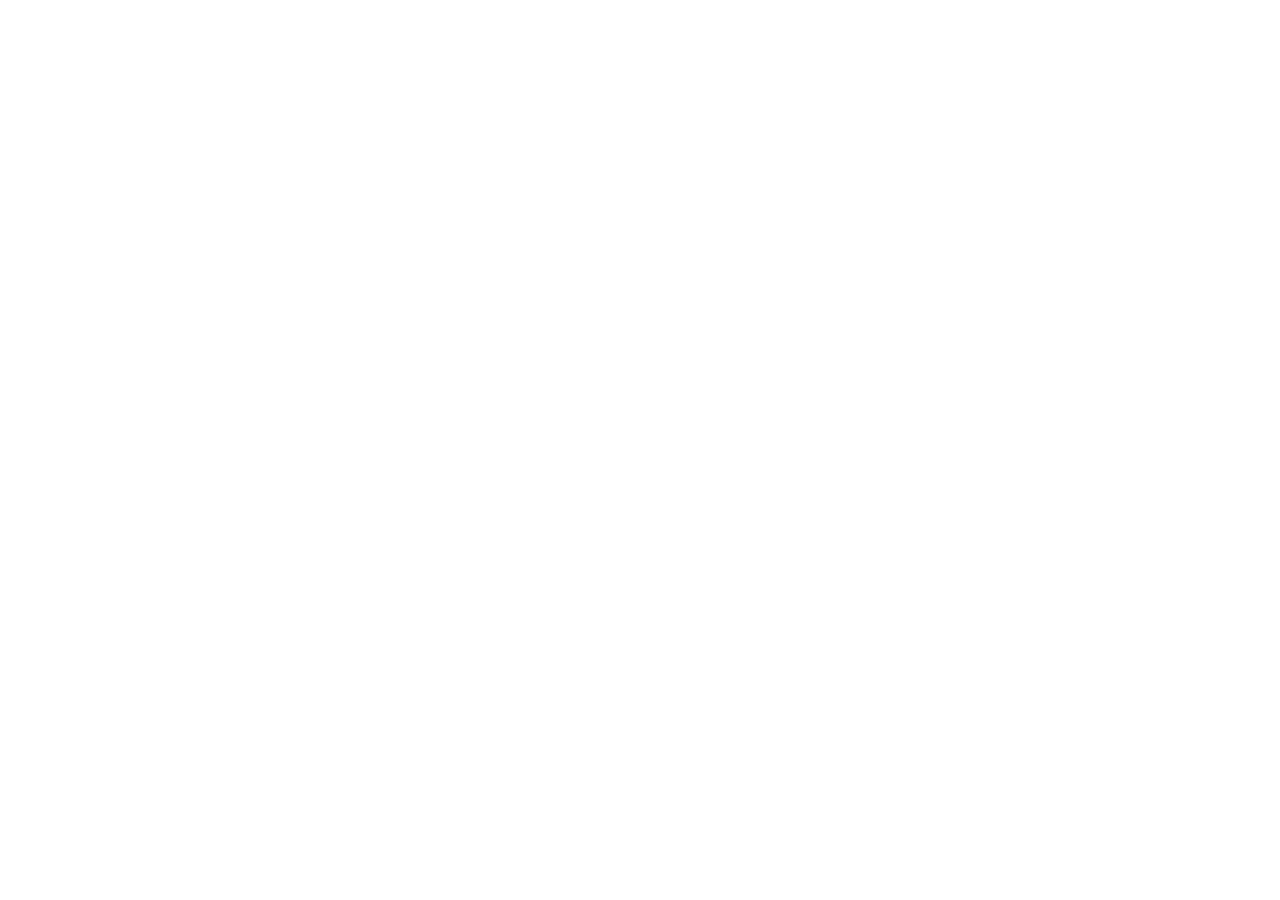
==== commit 72168fca: "Changes" ====
--- a/index.html
+++ b/index.html
@@ -1,707 +1,27 @@
-<!DOCTYPE html>
+<!doctype html>
 <html lang="en">
+  <head>
+    <meta charset="UTF-8" />
+    <meta name="viewport" content="width=device-width, initial-scale=1.0" />
+    <title>Isaac Chu | Finance Professional</title>
+    <meta name="description" content="Isaac Chu - Graduate Analyst at Barclays with experience at J.P. Morgan and Brevan Howard. Imperial College London MEng graduate specializing in EM Macro Trading." />
+    <meta name="author" content="Isaac Chu" />
 
-<head>
-  <meta charset="utf-8">
-  <meta content="width=device-width, initial-scale=1.0" name="viewport">
+    <meta property="og:title" content="Isaac Chu | Finance Professional" />
+    <meta property="og:description" content="Portfolio of Isaac Chu - Finance professional with expertise in EM Macro Trading" />
+    <meta property="og:type" content="website" />
+    <meta property="og:image" content="https://lovable.dev/opengraph-image-p98pqg.png" />
 
-  <title>Isaac Chu Onine Portfolio </title>
-  <meta content="" name="description">
-  <meta content="" name="keywords">
+    <meta name="twitter:card" content="summary_large_image" />
+    <meta name="twitter:image" content="https://lovable.dev/opengraph-image-p98pqg.png" />
+    
+    <link rel="preconnect" href="https://fonts.googleapis.com">
+    <link rel="preconnect" href="https://fonts.gstatic.com" crossorigin>
+    <link href="https://fonts.googleapis.com/css2?family=Playfair+Display:wght@400;500;600;700&family=Inter:wght@300;400;500;600&display=swap" rel="stylesheet">
+  </head>
 
-<!-- Favicons -->
-  <link href="assets\img\sunset.png" rel="icon">
-  <link href="assets\img\sunset.png" rel="apple-touch-icon">
-
-  <!-- Google Fonts -->
-  <link href="https://fonts.googleapis.com/css?family=Open+Sans:300,300i,400,400i,600,600i,700,700i|Raleway:300,300i,400,400i,500,500i,600,600i,700,700i|Poppins:300,300i,400,400i,500,500i,600,600i,700,700i" rel="stylesheet">
-
-  <!-- Vendor CSS Files -->
-  <link href="assets/vendor/aos/aos.css" rel="stylesheet">
-  <link href="assets/vendor/bootstrap/css/bootstrap.min.css" rel="stylesheet">
-  <link href="assets/vendor/bootstrap-icons/bootstrap-icons.css" rel="stylesheet">
-  <link href="assets/vendor/boxicons/css/boxicons.min.css" rel="stylesheet">
-  <link href="assets/vendor/glightbox/css/glightbox.min.css" rel="stylesheet">
-  <link href="assets/vendor/swiper/swiper-bundle.min.css" rel="stylesheet">
-
-<!-- Template Main CSS File -->
-<link href="assets/css/style.css" rel="stylesheet">
-  <!-- =======================================================
-  * Template Name: MyResume - v4.3.0
-  * Template URL: https://bootstrapmade.com/free-html-bootstrap-template-my-resume/
-  * Author: BootstrapMade.com
-  * License: https://bootstrapmade.com/license/
-  ======================================================== -->
-<style type="text/css">/* Copyright 2014-present Evernote Corporation. All rights reserved. */
-@keyframes caretBlink {
-    from { opacity: 1.0; }
-    to { opacity: 0.0; }
-}
-
-@keyframes rotateSpinner {
-    from {
-        transform:rotate(0deg);
-    }
-    to {
-        transform:rotate(360deg);
-    }
-}
-
-#text-tool-caret {
-    animation-name: caretBlink;  
-    animation-iteration-count: infinite;  
-    animation-timing-function: cubic-bezier(1.0,0,0,1.0);
-    animation-duration: 1s; 
-}
-
-#en-markup-loading-spinner {
-    position: absolute;
-    top: calc(50% - 16px);
-    left: calc(50% - 16px);
-    width: 32px;
-    height: 32px;
-}
-
-#en-markup-loading-spinner img {
-    position: relative;
-    top: 0px;
-    left: 0px;
-    animation-name: rotateSpinner;
-    animation-duration: 0.6s;
-    animation-iteration-count: infinite;
-    animation-timing-function: linear;
-}
-</style><style type="text/css">/* Copyright 2014-present Evernote Corporation. All rights reserved. */
-.skitchToastBoxContainer {
-    position: absolute;
-    width: 100%;
-    text-align: center;
-    top: 30px;
-    -webkit-user-select: none;
-    -moz-user-select: none;
-    pointer-events: none;
-}
-
-.skitchToastBox {
-    width: 200px;
-    height: 16px;
-    padding: 12px;
-    background-color: rgba(47, 55, 61, 0.95);
-    border-radius: 4px;
-    color: white;
-    cursor: default;
-    font-size: 10pt;
-    text-shadow: 1px 1px 2px rgba(0, 0, 0, 0.32);
-    font-family: 'Soleil', Helvetica, Arial, sans-serif;
-    border: 2px rgba(255, 255, 255, 0.38) solid;
-}
-
-.lang-zh-cn .skitchToastBox {
-    font-family: '微软雅黑', 'Microsoft YaHei', SimSun,
-        '&#x30E1;&#x30A4;&#x30EA;&#x30AA;', Meiryo, 'MS PGothic', 'Soleil',
-        Helvetica, Arial, sans-serif;
-}
-
-.lang-ja-jp .skitchToastBox {
-    font-family: '&#x30E1;&#x30A4;&#x30EA;&#x30AA;', Meiryo, 'MS PGothic',
-        '微软雅黑', 'Microsoft YaHei', SimSun, 'Soleil', Helvetica, Arial,
-        sans-serif;
-}
-
-.skitchToast {
-    padding-left: 20px;
-    padding-right: 20px;
-    display: inline-block;
-    height: 10px;
-    color: #f1f5f8;
-    text-align: center;
-}
-
-.skitchVisible {
-    /* Don't remove this class it's a hack used by the Evernote Clipper */
-}
-</style><style type="text/css">/* Copyright 2014-present Evernote Corporation. All rights reserved. */
-
-@font-face {
-	font-family: 'Soleil';
-	src: url([data-uri]);
-	font-weight: normal;
-	font-style: normal;
-}
-</style><style type="text/css">/* Copyright 2019-present Evernote Corporation. All rights reserved. */
-
-#en-markup-disabled {
-    position: fixed;
-    z-index: 9999;
-    width: 100%;
-    height: 100%;
-    top: 0px;
-    left: 0px;
-    cursor: default;
-    -webkit-user-select: none;
-}
-
-#en-markup-alert-container {
-    position: absolute;
-    z-index: 9999;
-    width: 450px;
-    left: calc(50% - 225px);
-    top: calc(50% - 85px);
-    background-color: white;
-    box-shadow: 0 2px 7px 1px rgba(0,0,0,0.35);
-    -webkit-user-select: none;
-}
-
-#en-markup-alert-container .cell-1 {
-    position: relative;
-    height: 110px;
-    width: 105px;
-    float: left;
-    text-align: center;
-    background-image: url([data-uri]);
-    background-position: 65% 50%;
-    background-repeat: no-repeat;
-}
-
-#en-markup-alert-container .cell-2 {
-    position: relative;
-    float: left;
-    width: 345px;
-    margin-top: 29px;
-    margin-bottom: 20px;
-}
-
-#en-markup-alert-container .cell-2 .cell-2-title {
-    margin-bottom: 5px;
-    padding-right: 30px;
-    font-size: 12pt;
-    font-family: Tahoma, Arial;
-}
-
-#en-markup-alert-container .cell-2 .cell-2-message {
-    padding-right: 30px;
-    font-size: 9.5pt;
-    font-family: Tahoma, Arial;
-}
-
-#en-markup-alert-container .cell-3 {
-    position: relative;
-    width: 450px;
-    height: 60px;
-    float: left;
-    background-color: rgb(240,240,240);
-}
-
-#en-markup-alert-container .cell-3 button {
-    position: absolute;
-    top: 12px;
-    right: 15px;
-    width: 110px;
-    height: 36px;
-}
-
-#en-markup-alert-container .cell-3 button.alt-button {
-    position: absolute;
-    top: 12px;
-    right: 140px;
-    width: 110px;
-    height: 36px;
-}
-</style></head>
-
-<body data-new-gr-c-s-check-loaded="14.1102.0" data-gr-ext-installed="" data-aos-easing="ease-in-out" data-aos-duration="1000" data-aos-delay="0" class="">
-  <!-- <button id="theme-switcher">Switch themes!</button> -->
-  <!-- ======= Mobile nav toggle button ======= -->
-  <!-- <button type="button" class="mobile-nav-toggle d-xl-none"><i class="bi bi-list mobile-nav-toggle"></i></button> -->
-  <i class="bi bi-list mobile-nav-toggle d-xl-none"></i>
-  <!-- <button id="switch" onclick="toggleTheme()">Switch</button> -->
-  <label id="switch" class="switch">
-    <input type="checkbox" onchange="toggleTheme()" id="slider">
-    <span class="slider round"></span>
-</label>
-
-  <script>
-    // function to set a given theme/color-scheme
-    function setTheme(themeName) {
-        localStorage.setItem('theme', themeName);
-        document.documentElement.className = themeName;
-    }
-
-    // function to toggle between light and dark theme
-    function toggleTheme() {
-        if (localStorage.getItem('theme') === 'theme-dark') {
-            setTheme('theme-light');
-        } else {
-            setTheme('theme-dark');
-        }
-    }
-
-    // Immediately invoked function to set the theme on initial load
-    (function () {
-        if (localStorage.getItem('theme') === 'theme-dark') {
-            setTheme('theme-dark');
-        } else {
-            setTheme('theme-light');
-        }
-    })();
-</script>
-  <!-- ======= Header ======= -->
-  <header id="header" class="d-flex flex-column justify-content-center">
-
-    <nav id="navbar" class="navbar nav-menu">
-      <ul>
-        <li><a href="https://isaacchu.qq/?1#hero" class="nav-link scrollto active"><i class="bx bx-home"></i> <span>Home</span></a></li>
-        <li><a href="https://isaacchu.qq/?1#about" class="nav-link scrollto"><i class="bx bx-user"></i> <span>About</span></a></li>
-        <li><a href="https://isaacchu.qq/?1#resume" class="nav-link scrollto"><i class="bx bx-file-blank"></i> <span>Resume</span></a></li>
-        <li><a href="https://isaacchu.qq/?1#portfolio" class="nav-link scrollto"><i class="bx bx-book-content"></i> <span>Portfolio</span></a>
-        </li>
-        <li><a href="https://isaacchu.qq/?1#services" class="nav-link scrollto"><i class="bx bx-book-heart"></i> <span>Other Interests</span></a></li>
-        <!-- <li><a href="#contact" class="nav-link scrollto"><i class="bx bx-envelope"></i> <span>Contact</span></a></li> -->
-      </ul>
-    </nav><!-- .nav-menu -->
-
-  </header><!-- End Header -->
-
-  <!-- ======= Hero Section ======= -->
-  <section id="hero" class="d-flex flex-column justify-content-center">
-    <div class="container aos-init aos-animate" data-aos="zoom-in" data-aos-delay="100">
-      <h1>Isaac Chu</h1>
-      <p> Welcome to my online portfolio</p>
-      <p>I'm <span class="typed" data-typed-items=" an Engineer, a Trader, a Traveler, a Foodie"></span></p>
-      <div class="social-links">
-        <a href="https://www.linkedin.com/in/lap-kiu-isaac-chu-b10242196/" class="linkedin" target="_blank" rel="noopener noreferrer"><i class="bx bxl-linkedin"></i></a>
-        <!-- <a href="https://github.com/christyc14" class="github" target="_blank" rel="noopener noreferrer"><i class="bx bxl-github"></i></a>
-        <a href="https://linktr.ee/christychan" class="linktree" target="_blank" rel="noopener noreferrer"><i class="bx bxs-tree"></i></a>
-        <a href="https://twitter.com/christyc14_" class="twitter" target="_blank" rel="noopener noreferrer"><i class="bx bxl-twitter"></i></a> -->
-      </div>
-    </div>
-  </section><!-- End Hero -->
-
-  <main id="main">
-
-    <!-- ======= About Section ======= -->
-    <section id="about" class="about">
-      <div class="container aos-init aos-animate" data-aos="fade-up">
-        <div class="row">
-          <div class="section-title col-lg-8">
-            <h2>About</h2>
-            <p>I'm a penultimate year mechanical engineering student at Imperial College London. I'm passionate in finance, consulting, and engineering. I also compete in amateur men's body building. </p><br>
-            <p>Most recently, I completed my summer internship at Brevan Howard, a global macro hedge fund, where I specialised in both quantitative and discretionary 
-              strategies. I also have experience at a family office in Hong Kong, looking in private equity and venture opportunities in the technology and healthcare sector. I stood as the vice president and head 
-              of corporate relations at Imperial College Finance Society.</p> <br>
-            <p>I'm born and raised in Hong Kong, and I speak fluent English, Mandarin, Cantonese, and semi-fluent Japanese. I also took Korean classes at university. </p> <br>
-            <p>I'm always open to expanding my network and getting to know people with different backgrounds. Please don't hesitate to send me a message if you'd like to connect - I'd be thrilled to hear from you!</p>
-          </div>
-          <div class="col-lg-4">
-            <img src="./assets/img/profile pic.jpg" class="img-fluid" alt="">
-          </div> 
-    </div></div></section><!-- End About Section -->
-    <!-- ======= Resume Section ======= -->
-    <section id="resume" class="resume">
-      <div class="container aos-init aos-animate" data-aos="fade-up">
-
-        <div class="section-title">
-          <h2>Resume</h2>
-        </div>
-
-        <div class="row">
-          <div class="col-lg-12">
-            <h3 class="resume-title">Education</h3>
-            <div class="resume-item">
-              <h4>MEng Mechanical Engineering</h4>
-              <h5>2020 - 2024</h5>
-              <p><em>Imperial College London, London, UK</em></p>
-              <ul>
-                <!-- <li>Currently on track to obtain a 1st class degree (equivalent to a 4.0 GPA).</li>
-                <li> Core modules: Mechatronics, Mathematics, Statistics, Financial Management, Business Economics, Embedded C</li> -->
-
-              </ul>
-            </div>
-            <div class="resume-item">
-              <h4>GCE A-levels</h4>
-              <h5>2016 - 2020</h5>
-              <p><em>Eastbourne College, Eastbourne, UK</em></p>
-              <ul>
-                <!-- <li>Grades: A*A*AA</li> -->
-                <li>Prefect, international students representative</li>
-                <li>Mountain Biking, swimming and badminton team </li>
-              </ul>
-             </div>
-          </div>
-          <div class="col-lg-12">
-            <h3 class="resume-title">Professional Experience</h3>
-            <div class="resume-item">
-              <h4>Summer Analyst</h4>
-              <h5>July 2023 - August 2023</h5>
-              <p>Brevan Howard, London, UK</p>
-              <p><i>USD 35bn AUM Global Macro Hedge Fund</i></p>
-              <ul>
-                <li>Designed and backtested a trade validation toolkit via factor models with features including machine learning, sentiment analysis, volume and volatility; constructed front-end UI and enhanced Sharpe Ratio of portfolios from 1.09 to 3.10
-                </li>
-                <li>Shadowed portfolio managers, discussed and pitched trades including quant, RV, discretionary, equity, momentum, and volatility</li>
-                <li>Attended teach-ins and networked with banks including UBS, Citi, MS and JPM by attending exclusive sell-side intern days</li>
-                <li>Researched macroeconomic trends and monitored Rates, FX, and digital assets’ performance in order to aid in evaluating
-                  investment opportunities across EM and DM; drafted market outlooks and devised risk-hedging strategies</li>
-                <li>Received two weeks of intensive training covering topics such as derivatives, advanced Excel, risks and equity research</li>
-              </ul>
-            </div>
-            <div class="resume-item">
-              <h4>Summer Analyst</h4>
-              <h5>August 2022 - September 2022</h5>
-              <p>Tsangs Group, Hong Kong</p>
-              <!-- <p><i>Part of the Low Latency Execution team, responsible for the Smart Order routing system, a liquidity seeking engine which determines the best trading venues to execute orders on.</i></p> -->
-              <ul>
-                <li>Contributed to valuations and due diligence for the US$205 million SPAC merger of TGVC and The Flexi Group
-                </li>
-                <li>Screened and analysed 90+ ventures and Pre-IPO opportunities in engineering, biopharmaceutical, and technology sectors</li>
-                <li>Assisted in raising over US$50 million through SPVs and SAFE, devised alternative exit opportunities to US IPOs</li>
-                <li>Produced daily market updates and investment memoranda for managing directors, engaged in pitches and client meetings</li>
-                <li>Prepared group CEO's fireside chat and pitch decks to introduce the GBA and Chinese investment landscape at the PIF</li>
-              </ul>
-            </div>
-            <div class="resume-item">
-              <h4>Summer Intern</h4>
-              <h5>July 2022 - August 2022</h5>
-              <p>BDO, Hong Kong</p>
-              <ul>
-                <li>Offered tax consultation services, drafted and finalized 30+ deliverables including local files and master files </li>
-                <li>Compiled in-depth industry research and comparable company analysis for transfer pricing benchmarking</li>
-              </ul>
-            </div>
-            <div class="resume-item">
-              <h4>Spring Intern</h4>
-              <h5>April 2022</h5>
-              <p>McKinsey &amp; Company, London, UK</p>
-              <ul>
-                <p><i>Management Consulting</i></p>
-                <li>Nominated to lead a team of 6 to increase the revenue of a telecommunication company by 30% in 6 months.</li>
-                <li>Created issue trees to formulate digitalisation strategies to increase the adoption rate of young adults and students</li>
-                <li>Discussed case studies to consolidate balance sheets by introducing new revenue streams and cutting CapEx</li>
-              </ul>
-            </div>
-            <div class="resume-item">
-              <h4>Spring Intern</h4>
-              <h5>April 2022</h5>
-              <p>Barclays, London, UK</p>
-              <ul>
-                <p><i>Investment Banking Division</i></p>
-                <li>Shadowed the investment banking and private equity teams and analysed M&A opportunities for a wind farm </li>
-              </ul>
-            </div>
-            <div class="resume-item">
-              <h4>Spring Intern</h4>
-              <h5>April 2022</h5>
-              <p>Optiver, Amsterdam, Netherlands</p>
-              <ul>
-                <p><i>Proprietary Trading</i></p>
-                <li>Gained insights into providing liquidity, statistical arbitrage, options theory, and various hedging strategies</li>
-                <li>Built a dual-listing, delta-neutral market-making algorithms and executed different methods of risk management</li>           
-              </ul>
-            </div>
-            <div class="resume-item">
-              <h4>Summer Intern</h4>
-              <h5>July 2021 - August 2021</h5>
-              <p>Bank of China, Hong Kong</p>
-              <ul>
-                <p><i>Wealth Management</i></p>
-                <li>Conducted market research and SWOT analysis on over 20 companies, involving cloud and AI technologies</li>
-                <li>Delivered PowerPoint presentations to department managers on NLP and its implementation to the department</li>           
-                <li>Developed automated analytics on customers satisfaction and reduced need of live agents by 30%</li>   
-              </ul>
-            </div>
-
-          </div>
-          </div>
-          <div class="col-lg-12">
-            <h3 class="resume-title">Leadership &amp; Extracurricular Activities</h3>
-            <div class="resume-item">
-              <h4>Imperial College Finance Society</h4>
-              <h5>March 2022 - March 2023</h5>
-              <p>Vice President and Head of Corporate Relations</p>
-              <ul>
-                <li>Partnered with Morgan Stanley in a portfolio management competition and scored in the 98th percentile</li>
-                <li>Led a team of 11 and organised 10+ career events in collaboration with universities, banks, hedge funds and PE funds</li>           
-              </ul>
-            </div>
-            <div class="resume-item">
-              <h4>Harvard Global Case Competition</h4>
-              <h5>March 2022</h5>
-              <ul>
-                <li>Provided an outlook of the gaming industry and advised Bandai Namco to acquire Mattel at a US$7 billion valuation</li>
-                <li>Constructed financial forecasts, sensitivity analysis, financing solutions, and merger models for the transaction
-                </li>           
-              </ul>
-            </div>
-            <div class="resume-item">
-              <h4>Stanford University</h4>
-              <h5>June 2019 - August 2019</h5>
-              <ul>
-                <li>Linear algebra and multivariable calculus, Cumulative GPA: 3.781/4</li>          
-              </ul>
-            </div>
-        </div>
-    </div></section><!-- End Resume Section -->
-    <!-- ======= Portfolio Section ======= -->
-    <section id="portfolio" class="portfolio section-bg">
-      <div class="container aos-init aos-animate" data-aos="fade-up">
-
-        <div class="section-title">
-          <h2>Portfolio</h2>
-        </div>
-
-        <div class="row">
-          <div class="col-lg-12 d-flex justify-content-center aos-init aos-animate" data-aos="fade-up" data-aos-delay="100">
-            <ul id="portfolio-flters">
-              <li data-filter="*" class="filter-active">All</li>
-              <li data-filter=".filter-card">Engineering</li>
-              <li data-filter=".filter-app">Extracurriculars</li>
-              
-            </ul>
-          </div>
-        </div>
-
-        <div class="row portfolio-container aos-init aos-animate" data-aos="fade-up" data-aos-delay="200" style="position: relative; height: 1035.01px;">
-
-          <div class="col-lg-4 col-md-6 portfolio-item filter-card" style="position: absolute; left: 0px; top: 0px;">
-            <div class="portfolio-wrap">
-              <img src="./assets/img/LRP.png" class="img-fluid" alt="">
-              <div class="portfolio-info">
-                <h4>Literature Research Project</h4>
-                <p>Imperial College Mechanical Engineering</p>
-                <div class="portfolio-links">
-                  <a href="./assets/documents/01858007_LRP_Can the evolution of finanical markets be explained with fluid mechanics.pdf" class="portfolio-details-lightbox" data-glightbox="type: external" title="Details"><i class="bx bx-plus"></i></a>
-                </div>
-              </div>
-            </div>
-          </div> 
-
-          <div class="col-lg-4 col-md-6 portfolio-item filter-card" style="position: absolute; left: 439.987px; top: 0px;">
-            <div class="portfolio-wrap">
-              <img src="./assets/img/Design Week.png" class="img-fluid" alt="">
-              <div class="portfolio-info">
-                <h4>Hydro-electric Generator for Sailing Boats</h4>
-                <p>Imperial College Mechanical Engineering</p>
-                <div class="portfolio-links">
-                  <a href="./assets/documents/Design Week G40.pdf" class="portfolio-details-lightbox" data-glightbox="type: external" title="Details"><i class="bx bx-plus"></i></a>
-                </div>
-              </div>
-            </div>
-          </div>
-
-          <div class="col-lg-4 col-md-6 portfolio-item filter-app" style="position: absolute; left: 879.974px; top: 0px;">
-            <div class="portfolio-wrap">
-              <img src="./assets/img/EPICK Capital.png" class="img-fluid" alt="">
-              <div class="portfolio-info">
-                <h4>Harvard Global Case Competition</h4>
-                <p>EPICK Capital</p>
-                <div class="portfolio-links">
-                  <a href="./assets/documents/EPICKCapital_Deck.pdf"class="portfolio-details-lightbox" data-glightbox="type: external" title="Details"><i class="bx bx-plus"></i></a>
-                  <!-- <a href="assets/img/portfolio/portfolio-7.jpg" data-gallery="portfolioGallery"
-                    class="portfolio-lightbox" title="Card 1"><i class="bx bx-plus"></i></a>  -->
-                    
-                </div>
-              </div>
-            </div>
-          </div>
-
-          <div class="col-lg-4 col-md-6 portfolio-item filter-app" style="position: absolute; left: 439.987px; top: 445.987;">
-            <div class="portfolio-wrap">
-              <img src="./assets/img/SNP500 Outlook 2022.png" class="img-fluid" alt="">
-              <div class="portfolio-info">
-                <h4>AmplifyME Stock Pitch</h4>
-                <p>Grand Finalist</p>
-                <div class="portfolio-links">
-                  <!-- <a href="assets/img/portfolio/portfolio-8.jpg" data-gallery="portfolioGallery"
-                    class="portfolio-lightbox" title="Card 3"><i class="bx bx-plus"></i></a>  -->
-                  <a href="./assets/documents/S&P 500 Pitch.pdf" class="portfolio-details-lightbox" data-glightbox="type: external" title="Details"><i class="bx bx-plus"></i></a>
-                </div>
-              </div>
-            </div>
-          </div>
-
-          <!-- <div class="col-lg-4 col-md-6 portfolio-item filter-card" style="position: absolute; left: 439.987px; top: 445.987px;">
-            <div class="portfolio-wrap">
-              <img src="./assets/img/SNP500 Outlook 2022.png" class="img-fluid" alt="">
-              <div class="portfolio-info">
-                <h4>Mine Search and Rescue Robot</h4>
-                <p>Embedded Systems and Microcontrollers</p>
-                <div class="portfolio-links">
-                  <a href="https://github.com/lapqchu/ME3-Mine-Search-and-Rescue" target="_blank" title="Link"><i class="bx bx-link"></i></a>
-                </div>
-              </div>
-            </div>
-          </div> -->
-
-          <!--<div class="col-lg-4 col-md-6 portfolio-item filter-card" style="position: absolute; left: 0px; top: 465.163px;">
-            <div class="portfolio-wrap">
-              <img src="./Isaac Chu Portfolio_files/inwed.png" class="img-fluid" alt="">
-              <div class="portfolio-info">
-                <h4>INWED2021 Feature</h4>
-                <p>Imperial College EEE Dept</p>
-                <div class="portfolio-links">
-                  <a href="assets/img/portfolio/portfolio-5.jpg" data-gallery="portfolioGallery"
-                    class="portfolio-lightbox" title="Web 2"><i class="bx bx-plus"></i></a> 
-                  <a href="https://blogs.imperial.ac.uk/electrical-engineering/2021/06/20/christy-chan/" target="_blank" title="Link"><i class="bx bx-link"></i></a>
-                </div>
-              </div>
-            </div>
-          </div>
-
-           <div class="col-lg-4 col-md-6 portfolio-item filter-app" style="position: absolute; left: 0px; top: 630.163px;">
-            <div class="portfolio-wrap">
-              <img src="./Isaac Chu Portfolio_files/tmb.jpeg" class="img-fluid" alt="">
-              <div class="portfolio-info">
-                <h4>TryMe Beauty Startup</h4>
-                <p>Kickstart Global</p>
-                <div class="portfolio-links">
-                  <a href="assets/img/portfolio/portfolio-1.jpg" data-gallery="portfolioGallery"
-                    class="portfolio-lightbox" title="App 1"><i class="bx bx-plus"></i></a>
-                  <a href="https://isaacchu.qq/tmb-details.html" class="portfolio-details-lightbox" data-glightbox="type: external" title="Details"><i class="bx bx-link"></i></a>
-                </div>
-              </div>
-            </div>
-          </div>
-
-          <div class="col-lg-4 col-md-6 portfolio-item filter-app" style="position: absolute; left: 879.974px; top: 801.487px;">
-            <div class="portfolio-wrap">
-              <img src="./Isaac Chu Portfolio_files/electronicwoodwind.jpg" class="img-fluid" alt="">
-              <div class="portfolio-info">
-                <h4>Accessible Electronic Musical Instrument</h4>
-                <div class="portfolio-links">
-                  <a href="https://isaacchu.qq/instrument-details.html" class="portfolio-details-lightbox" data-glightbox="type: external" title="Details"><i class="bx bx-link"></i></a>
-                </div>
-              </div>
-            </div>
-          </div>
-        </div>
-      </div>
-      <div class="col-lg-4 col-md-6 portfolio-item filter-card">
-        <div class="portfolio-wrap">
-          <img src="./Isaac Chu Portfolio_files/iwd2022.png" class="img-fluid" alt="">
-          <div class="portfolio-info">
-            <h4>IWD Panel</h4>
-            <p>Imperial College EEE Dept</p>
-            <div class="portfolio-links">
-              <a href="assets/img/portfolio/portfolio-5.jpg" data-gallery="portfolioGallery"
-                class="portfolio-lightbox" title="Web 2"><i class="bx bx-plus"></i></a> 
-              <a href="https://amertzani.github.io/IWD/" target="_blank" title="Link"><i class="bx bx-link"></i></a>
-            </div>
-          </div>
-        </div>
-      </div> -->
-     </section> <!--End Portfolio Section -->
-
-    <!-- ======= Services Section ======= -->
-    <section id="services" class="services">
-      <div class="container aos-init aos-animate" data-aos="fade-up">
-
-        <div class="section-title">
-          <h2>Other Interests</h2>
-        </div>
-
-        <div class="row">
-
-          <div class="col-lg-4 col-md-6 d-flex align-items-stretch aos-init aos-animate" data-aos="zoom-in" data-aos-delay="100">
-            <div class="icon-box iconbox-blue">
-              <div class="icon">
-                <svg width="100" height="100" viewBox="0 0 600 600" xmlns="http://www.w3.org/2000/svg">
-                  <path stroke="none" stroke-width="0" fill="#3f3f3f" d="M300,521.0016835830174C376.1290562159157,517.8887921683347,466.0731472004068,529.7835943286574,510.70327084640275,468.03025145048787C554.3714126377745,407.6079735673963,508.03601936045806,328.9844924480964,491.2728898941984,256.3432110539036C474.5976632858925,184.082847569629,479.9380746630129,96.60480741107993,416.23090153303,58.64404602377083C348.86323505073057,18.502131276798302,261.93793281208167,40.57373210992963,193.5410806939664,78.93577620505333C130.42746243093433,114.334589627462,98.30271207620316,179.96522072025542,76.75703585869454,249.04625023123273C51.97151888228291,328.5150500222984,13.704378332031375,421.85034740162234,66.52175969318436,486.19268352777647C119.04800174914682,550.1803526380478,217.28368757567262,524.383925680826,300,521.0016835830174">
-                  </path>
-                </svg>
-                <i class="bx bx-bowling-ball"></i>
-              </div>
-              <h4><a href="https://isaacchu.qq/?1">10-Pin Bowling</a></h4>
-              <p> I started 10-Pin Bowling in 2014 and am still active in bowling leagues and weekend matches</p>
-            </div>
-          </div>
-
-          <div class="col-lg-4 col-md-6 d-flex align-items-stretch mt-4 mt-md-0 aos-init aos-animate" data-aos="zoom-in" data-aos-delay="200">
-            <div class="icon-box iconbox-orange ">
-              <div class="icon">
-                <svg width="100" height="100" viewBox="0 0 600 600" xmlns="http://www.w3.org/2000/svg">
-                  <path stroke="none" stroke-width="0" fill="#3f3f3f" d="M300,582.0697525312426C382.5290701553225,586.8405444964366,449.9789794690241,525.3245884688669,502.5850820975895,461.55621195738473C556.606425686781,396.0723002908107,615.8543463187945,314.28637112970534,586.6730223649479,234.56875336149918C558.9533121215079,158.8439757836574,454.9685369536778,164.00468322053177,381.49747125262974,130.76875717737553C312.15926192815925,99.40240125094834,248.97055460311594,18.661163978235184,179.8680185752513,50.54337015887873C110.5421016452524,82.52863877960104,119.82277516462835,180.83849132639028,109.12597500060166,256.43424936330496C100.08760227029461,320.3096726198365,92.17705696193138,384.0621239912766,124.79988738764834,439.7174275375508C164.83382741302287,508.01625554203684,220.96474134820875,577.5009287672846,300,582.0697525312426">
-                  </path>
-                </svg>
-                <i class="bx bx-dumbbell"></i>
-              </div>
-              <h4><a href="https://isaacchu.qq/?1">Body Building</a></h4>
-              <p>I compete in amateur men's physique and body building</p>
-            </div>
-          </div>
-
-          <div class="col-lg-4 col-md-6 d-flex align-items-stretch mt-4 mt-lg-0 aos-init aos-animate" data-aos="zoom-in" data-aos-delay="300">
-            <div class="icon-box iconbox-pink">
-              <div class="icon">
-                <svg width="100" height="100" viewBox="0 0 600 600" xmlns="http://www.w3.org/2000/svg">
-                  <path stroke="none" stroke-width="0" fill="#3f3f3f" d="M300,541.5067337569781C382.14930387511276,545.0595476570109,479.8736841581634,548.3450877840088,526.4010558755058,480.5488172755941C571.5218469581645,414.80211281144784,517.5187510058486,332.0715597781072,496.52539010469104,255.14436215662573C477.37192572678356,184.95920475031193,473.57363656557914,105.61284051026155,413.0603344069578,65.22779650032875C343.27470386102294,18.654635553484475,251.2091493199835,5.337323636656869,175.0934190732945,40.62881213300186C97.87086631185822,76.43348514350839,51.98124368387456,156.15599469081315,36.44837278890362,239.84606092416172C21.716077023791087,319.22268207091537,43.775223500013084,401.1760424656574,96.891909868211,461.97329694683043C147.22146801428983,519.5804099606455,223.5754009179313,538.201503339737,300,541.5067337569781">
-                  </path>
-                </svg>
-                <i class="bx bxs-music"></i>
-              </div>
-              <h4><a href="https://isaacchu.qq/?1">Music</a></h4>
-              <p>I passed ABRSM grade 8 piano with distinction and grade 5 Rockschool electric guitar with Merit</p>
-            </div>
-          </div>
-
-  </div></div></section></main><!-- End #main -->
-
-  <!-- ======= Footer ======= -->
-  <footer id="footer">
-    <div class="container">
-      <h3>Isaac Chu</h3>
-      <div class="social-links">
-        <a href="https://www.linkedin.com/in/lap-kiu-isaac-chu-b10242196/" class="linkedin" target="_blank" rel="noopener noreferrer"><i class="bx bxl-linkedin"></i></a>
-        <!-- <a href="https://github.com/christyc14" class="github" target="_blank" rel="noopener noreferrer"><i class="bx bxl-github"></i></a>
-        <a href="https://linktr.ee/christychan" class="linktree" target="_blank" rel="noopener noreferrer"><i class="bx bxs-tree"></i></a>
-        <a href="https://twitter.com/christyc14_" class="twitter" target="_blank" rel="noopener noreferrer"><i class="bx bxl-twitter"></i></a> -->
-      </div>
-      <div class="copyright">
-        © Copyright <strong><span>MyResume</span></strong>. All Rights Reserved
-      </div>
-      <div class="credits">
-        <!-- All the links in the footer should remain intact. -->
-        <!-- You can delete the links only if you purchased the pro version. -->
-        <!-- Licensing information: [license-url] -->
-        <!-- Purchase the pro version with working PHP/AJAX contact form: https://bootstrapmade.com/free-html-bootstrap-template-my-resume/ -->
-        Designed by <a href="https://bootstrapmade.com/">BootstrapMade</a>
-      </div>
-    </div>
-  </footer><!-- End Footer -->
-
-  
-  <a href="https://isaacchu.org/?1#" class="back-to-top d-flex align-items-center justify-content-center"><i class="bi bi-arrow-up-short"></i></a>
-
-  <!-- Vendor JS Files -->
-  <script src="./Isaac Chu Portfolio_files/aos.js.download"></script>
-  <script src="./Isaac Chu Portfolio_files/bootstrap.bundle.min.js.download"></script>
-  <script src="./Isaac Chu Portfolio_files/glightbox.min.js.download"></script>
-  <script src="./Isaac Chu Portfolio_files/isotope.pkgd.min.js.download"></script>
-  <script src="./Isaac Chu Portfolio_files/validate.js.download"></script>
-  <script src="./Isaac Chu Portfolio_files/purecounter.js.download"></script>
-  <script src="./Isaac Chu Portfolio_files/swiper-bundle.min.js.download"></script>
-  <script src="./Isaac Chu Portfolio_files/typed.min.js.download"></script>
-  <script src="./Isaac Chu Portfolio_files/noframework.waypoints.js.download"></script>
-
-  <!-- Template Main JS File -->
-  <script src="./Isaac Chu Portfolio_files/main.js.download"></script><style type="text/css" data-typed-js-css="true">
-        .typed-cursor{
-          opacity: 1;
-        }
-        .typed-cursor.typed-cursor--blink{
-          animation: typedjsBlink 0.7s infinite;
-          -webkit-animation: typedjsBlink 0.7s infinite;
-                  animation: typedjsBlink 0.7s infinite;
-        }
-        @keyframes typedjsBlink{
-          50% { opacity: 0.0; }
-        }
-        @-webkit-keyframes typedjsBlink{
-          0% { opacity: 1; }
-          50% { opacity: 0.0; }
-          100% { opacity: 1; }
-        }
-      </style>
-
-
-
-</body><grammarly-desktop-integration data-grammarly-shadow-root="true"></grammarly-desktop-integration></html>
+  <body>
+    <div id="root"></div>
+    <script type="module" src="/src/main.tsx"></script>
+  </body>
+</html>
